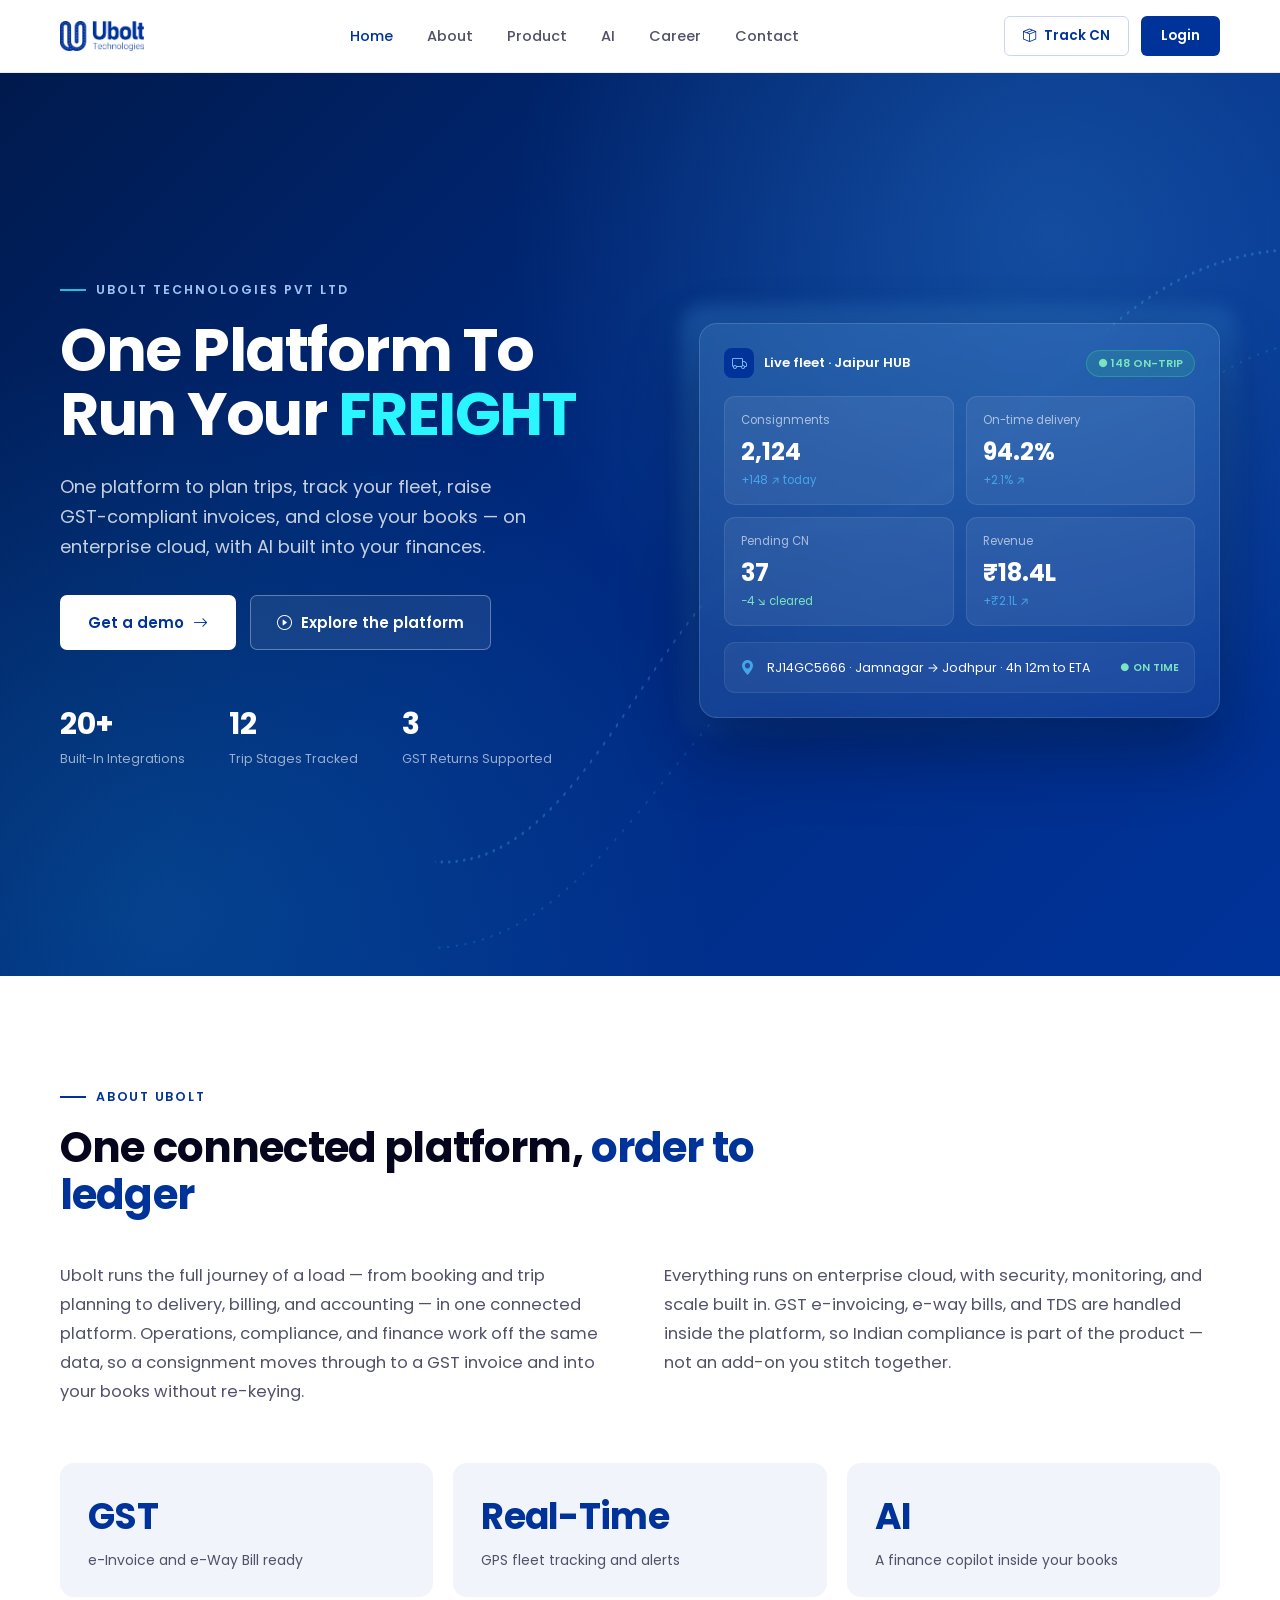
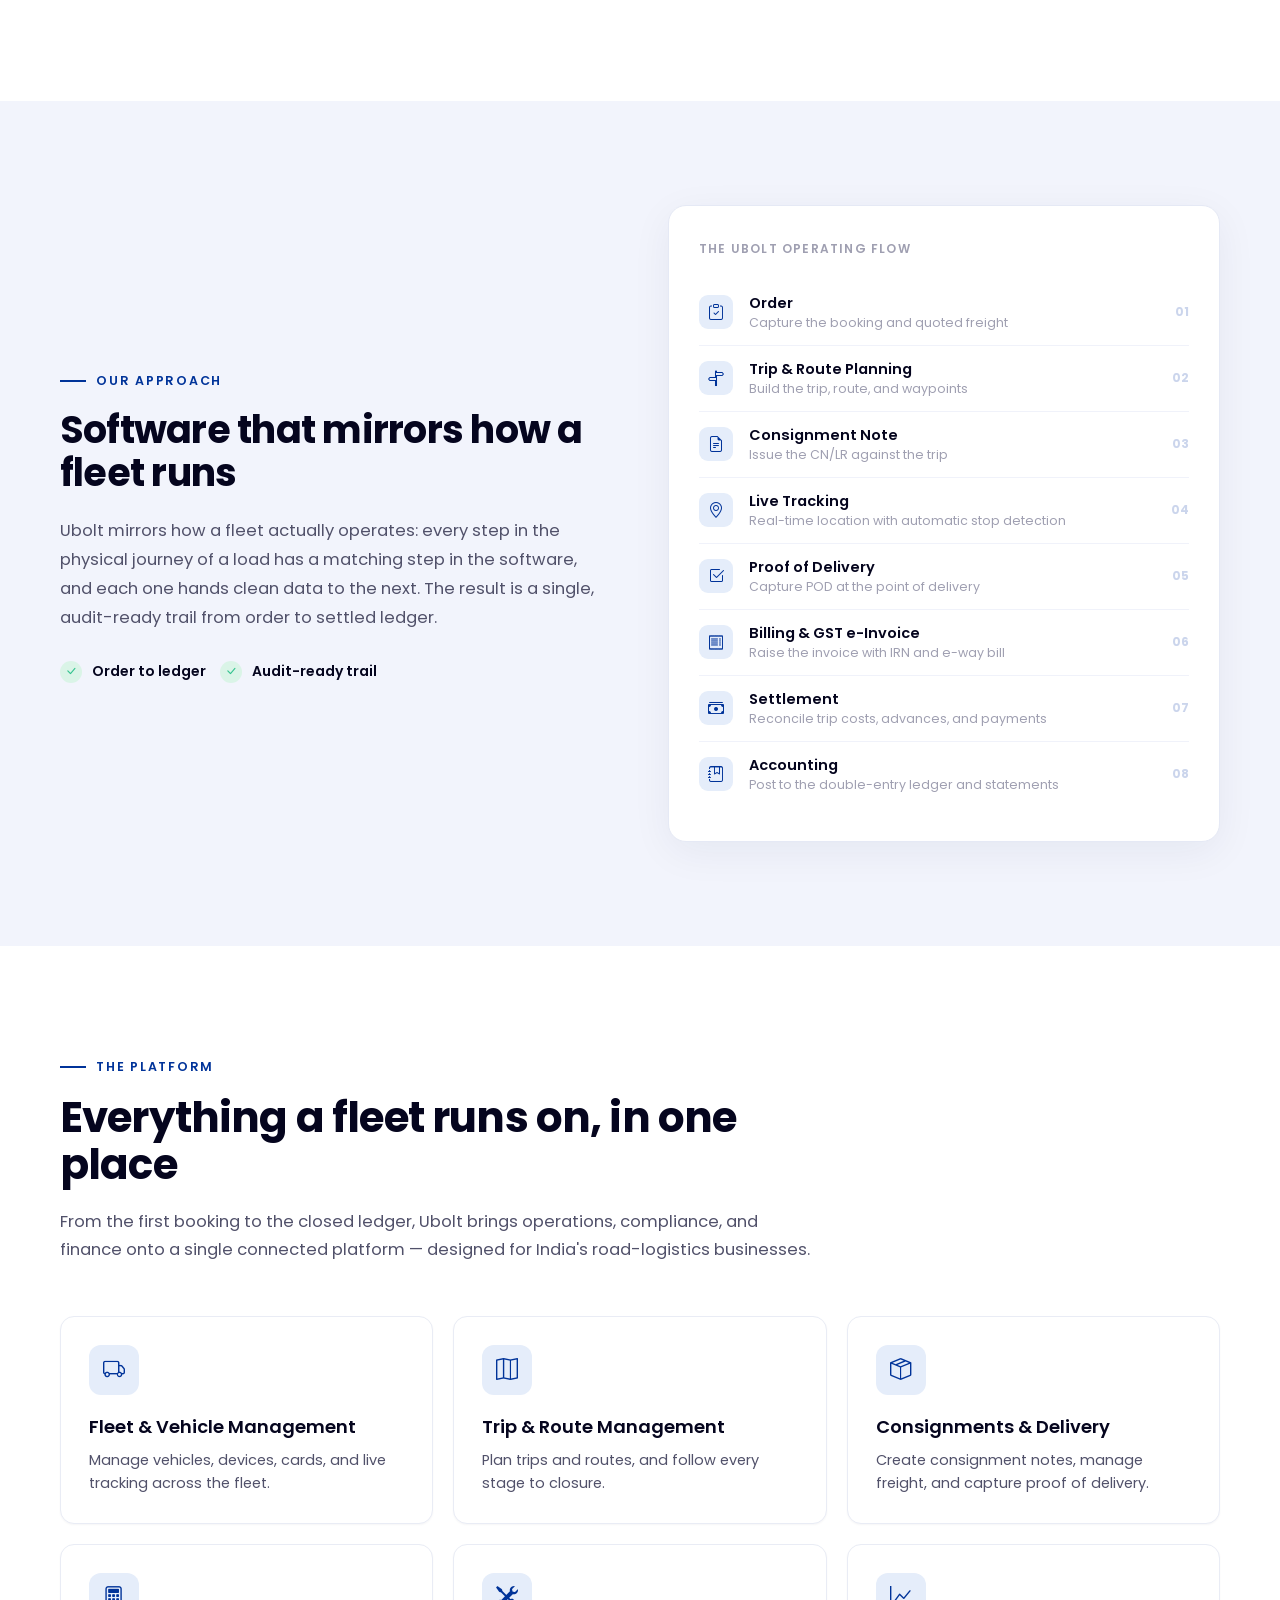
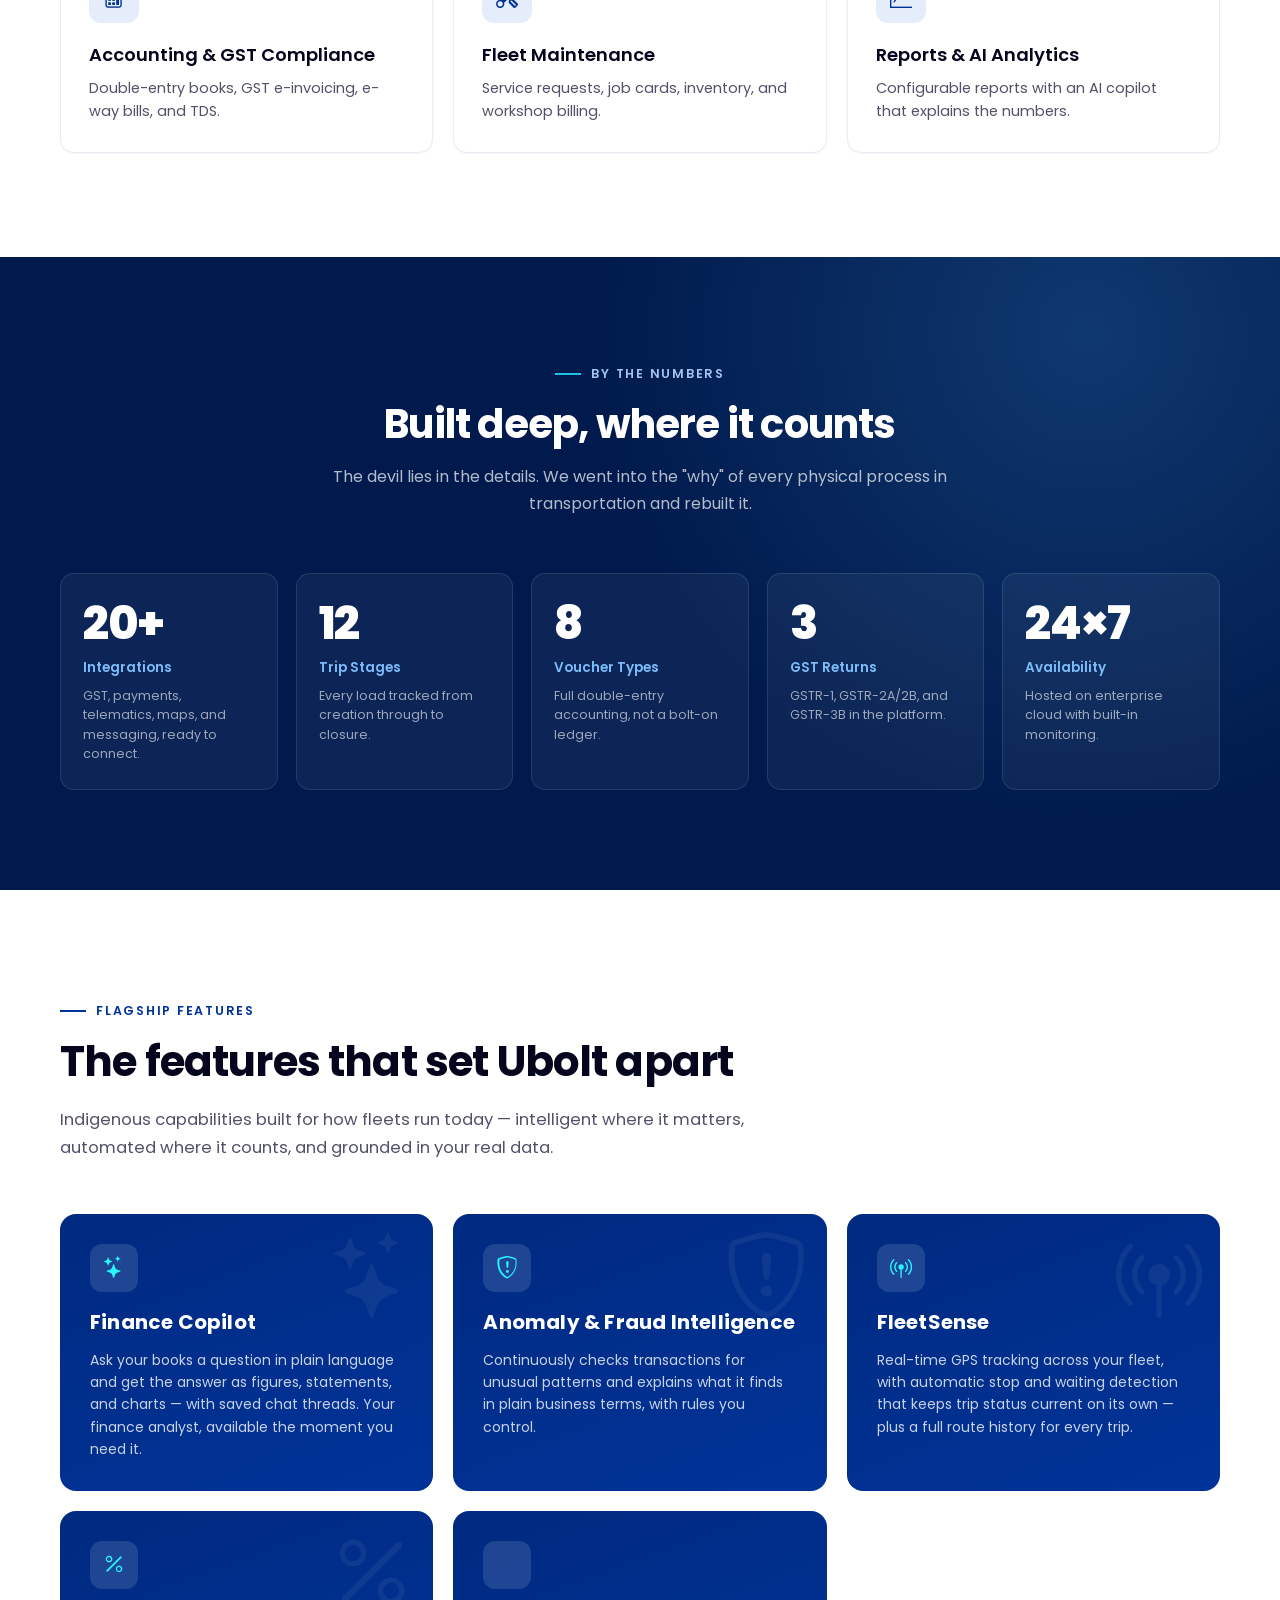
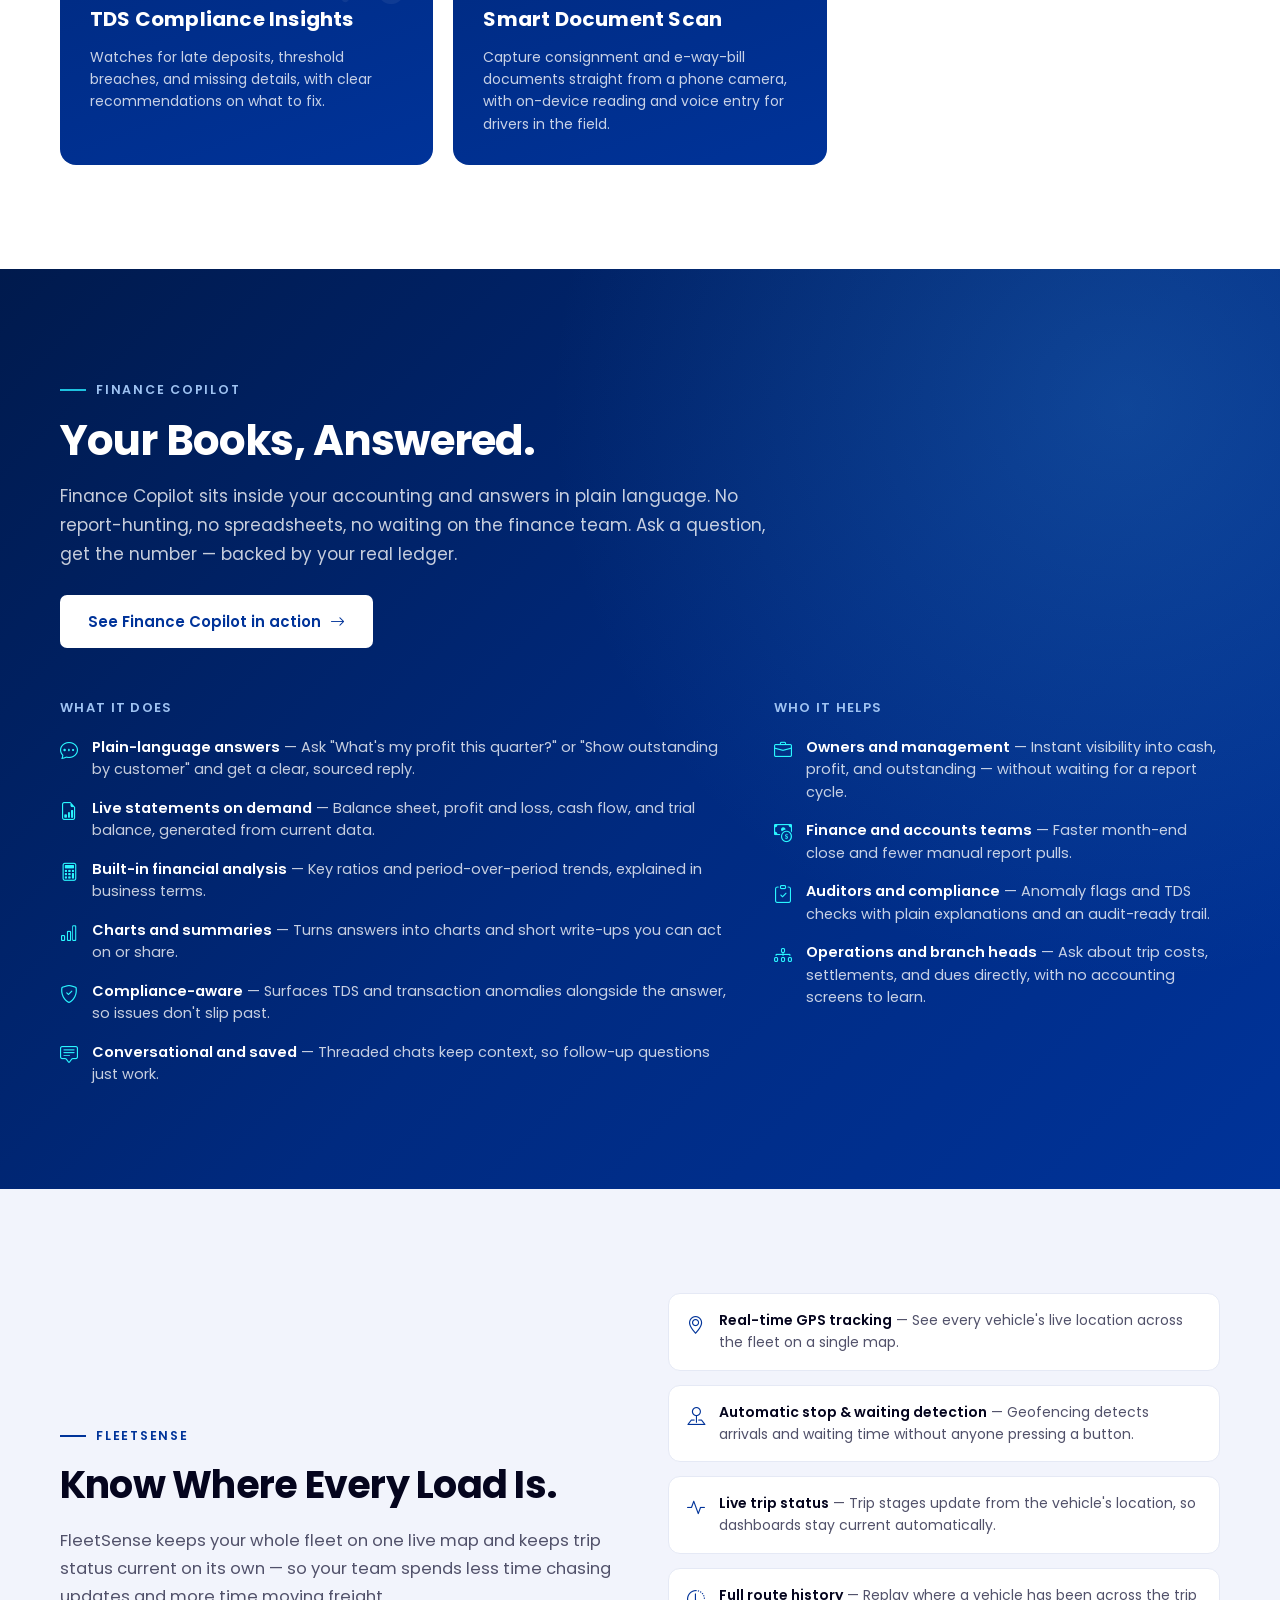
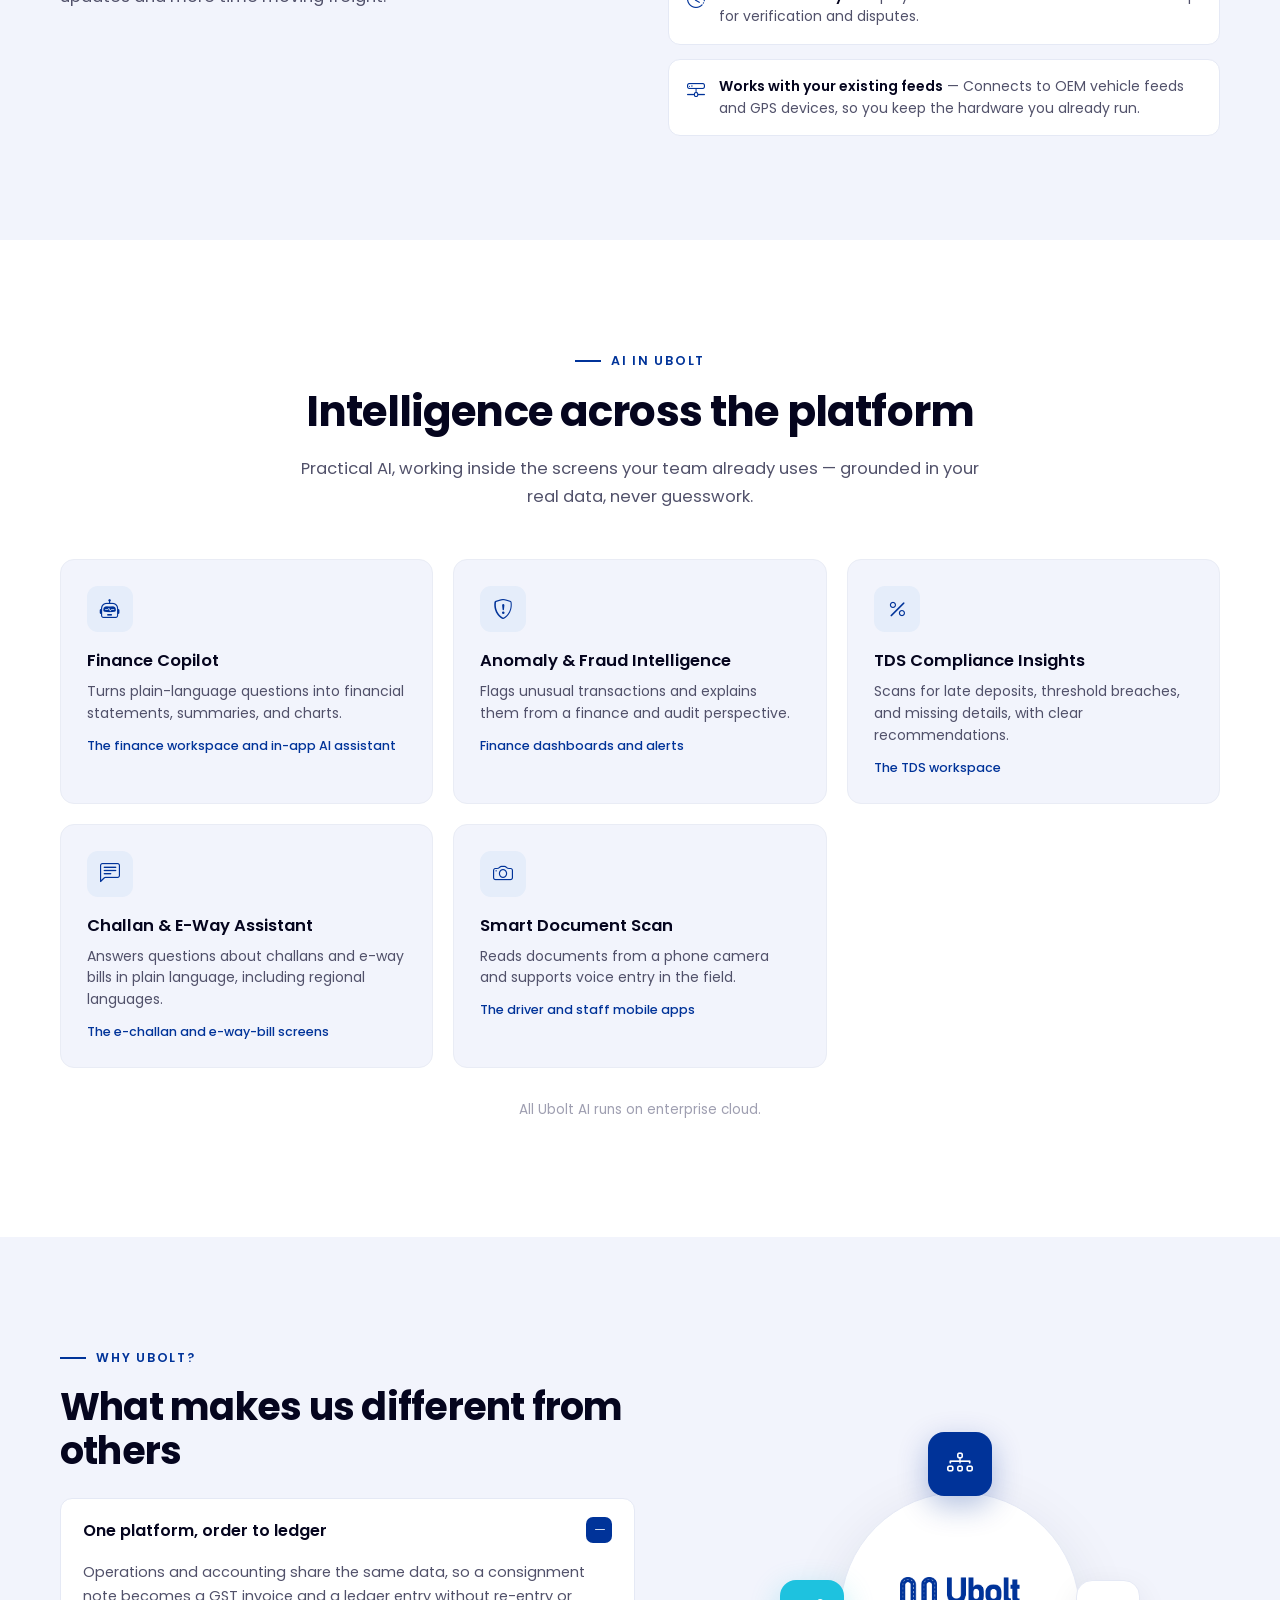
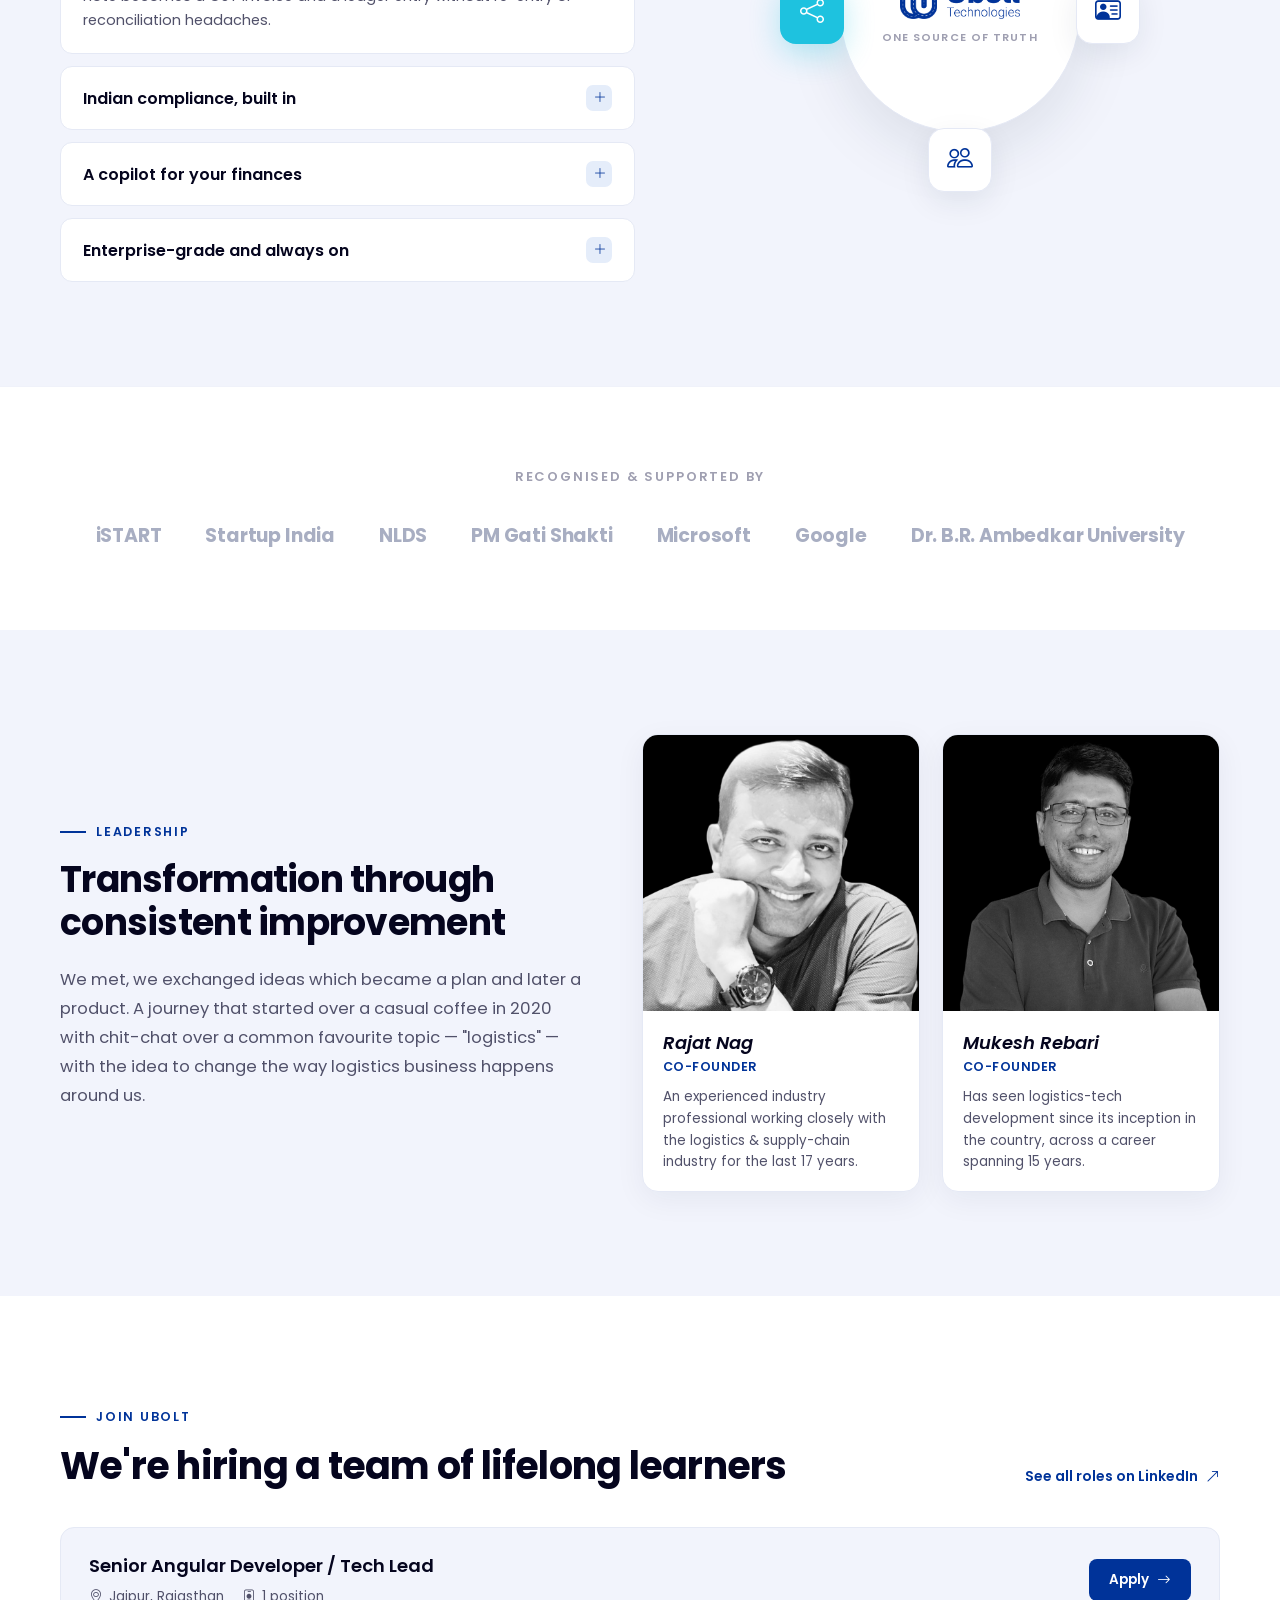
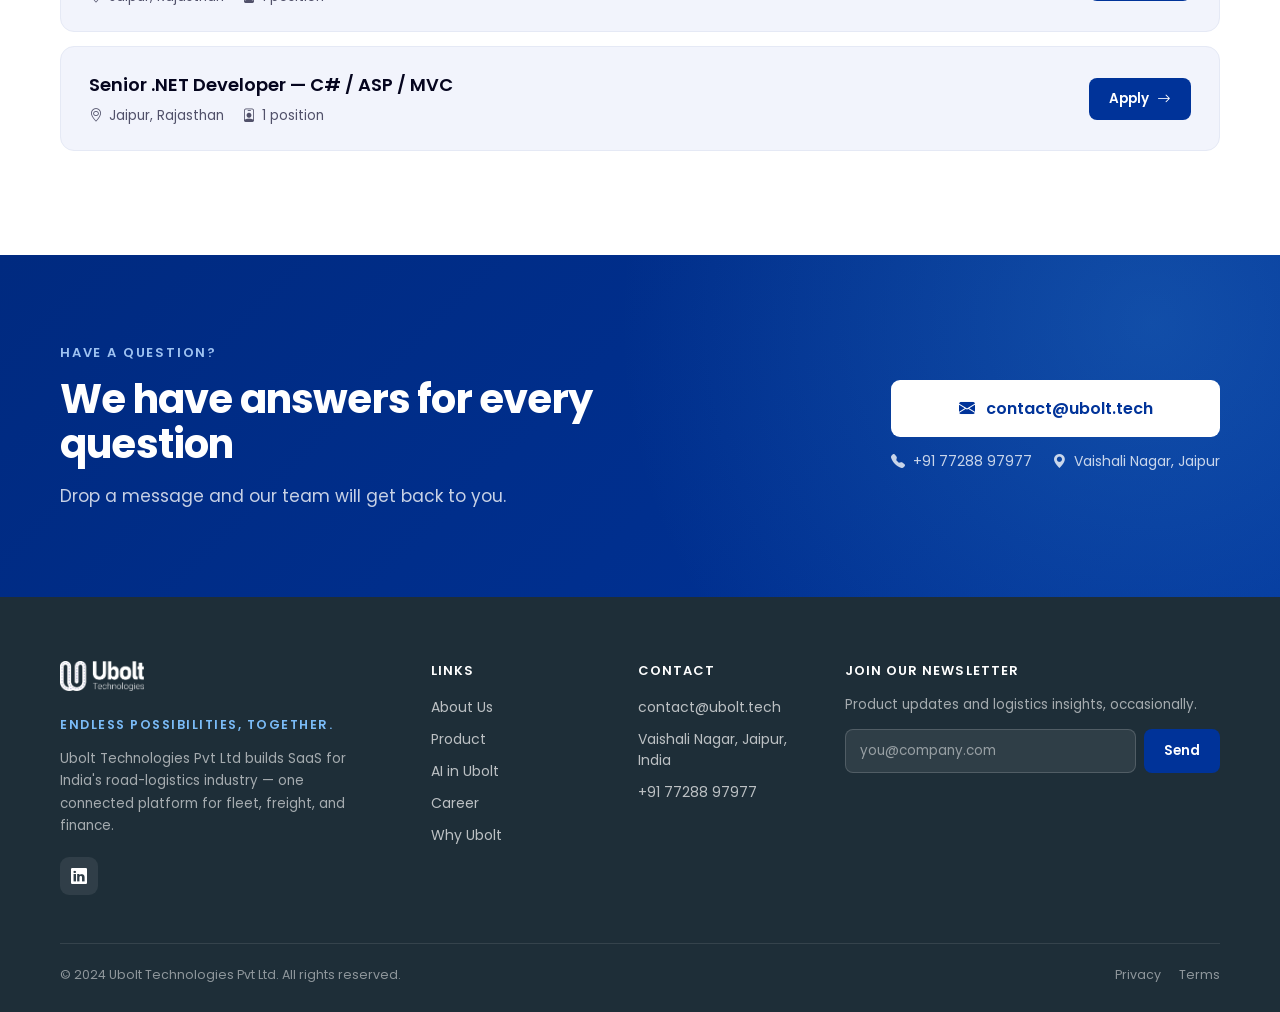
==== redesign/index.html @ e1cc8277 "add redesign directory with updated site assets" ====
<!DOCTYPE html>
<html lang="en">
<head>
  <meta charset="utf-8">
  <meta name="viewport" content="width=device-width, initial-scale=1">
  <title>Ubolt Technologies — One Platform for Fleet, Freight &amp; Finance</title>
  <meta name="description" content="Ubolt runs the full journey of a load — trip planning, live fleet tracking, GST-compliant invoicing, and accounting — in one platform on enterprise cloud, with AI built into your finances.">
  <link rel="icon" type="image/png" href="assets/logo-blue.png">
  <link rel="stylesheet" href="https://cdn.jsdelivr.net/npm/bootstrap-icons@1.11.3/font/bootstrap-icons.css">
  <link rel="stylesheet" href="styles.css">
</head>
<body>

  <!-- ============ HEADER ============ -->
  <header class="site-header" id="siteHeader">
    <div class="wrap">
      <a href="#top" class="logo"><img src="assets/logo-blue.png" alt="Ubolt Technologies"></a>
      <nav class="nav" id="nav">
        <a href="#top" class="active">Home</a>
        <a href="#about">About</a>
        <a href="#product">Product</a>
        <a href="#ai">AI</a>
        <a href="#career">Career</a>
        <a href="#contact">Contact</a>
      </nav>
      <div class="header-actions">
        <a href="https://app.ubolt.tech/" target="_blank" rel="noopener" class="btn-track"><i class="bi bi-box-seam"></i>Track CN</a>
        <a href="https://app.ubolt.tech/" target="_blank" rel="noopener" class="btn-login">Login</a>
        <button class="nav-toggle" id="navToggle" aria-label="Toggle navigation"><i class="bi bi-list"></i></button>
      </div>
    </div>
  </header>

  <!-- ============ HERO ============ -->
  <section id="top" class="hero">
    <div class="glow"></div>
    <svg class="waves" viewBox="0 0 1440 600" preserveAspectRatio="none">
      <path d="M-50,520 C260,560 360,300 640,300 C940,300 1040,90 1480,120" fill="none" stroke="#46A5E9" stroke-width="2" stroke-dasharray="2 10" stroke-linecap="round" style="animation:uDash 1.6s linear infinite;"></path>
      <path d="M-50,580 C300,600 420,360 720,360 C1040,360 1140,150 1520,180" fill="none" stroke="#1EC2DF" stroke-width="1.5" stroke-dasharray="2 12" stroke-linecap="round" opacity="0.6"></path>
    </svg>
    <div class="wrap">
      <div>
        <div class="hero-eyebrow"><span class="bar"></span>Ubolt Technologies Pvt Ltd</div>
        <h1>One Platform To<br>Run Your <span class="rotword" id="rotword">FLEET</span></h1>
        <p class="lede">One platform to plan trips, track your fleet, raise GST-compliant invoices, and close your books — on enterprise cloud, with AI built into your finances.</p>
        <div class="hero-cta">
          <a href="#contact" class="btn-primary-light">Get a demo <i class="bi bi-arrow-right"></i></a>
          <a href="#product" class="btn-ghost"><i class="bi bi-play-circle"></i> Explore the platform</a>
        </div>
        <div class="hero-stats">
          <div><div class="num">20+</div><div class="lbl">Built-In Integrations</div></div>
          <div><div class="num">12</div><div class="lbl">Trip Stages Tracked</div></div>
          <div><div class="num">3</div><div class="lbl">GST Returns Supported</div></div>
        </div>
      </div>
      <div class="statcard-wrap">
        <div class="halo"></div>
        <div class="statcard">
          <div class="statcard-head">
            <div class="title"><span class="ico"><i class="bi bi-truck"></i></span><div class="title-txt">Live fleet · Jaipur HUB</div></div>
            <span class="pill-live">● 148 ON-TRIP</span>
          </div>
          <div class="statcard-grid">
            <div class="kpi"><div class="k-lbl">Consignments</div><div class="k-val">2,124</div><div class="k-delta delta-blue">+148 ↗ today</div></div>
            <div class="kpi"><div class="k-lbl">On-time delivery</div><div class="k-val">94.2%</div><div class="k-delta delta-blue">+2.1% ↗</div></div>
            <div class="kpi"><div class="k-lbl">Pending CN</div><div class="k-val">37</div><div class="k-delta delta-green">−4 ↘ cleared</div></div>
            <div class="kpi"><div class="k-lbl">Revenue</div><div class="k-val">₹18.4L</div><div class="k-delta delta-blue">+₹2.1L ↗</div></div>
          </div>
          <div class="statcard-foot">
            <i class="bi bi-geo-alt-fill"></i>
            <span class="grow">RJ14GC5666 · Jamnagar → Jodhpur · 4h 12m to ETA</span>
            <span class="ontime">● ON TIME</span>
          </div>
        </div>
      </div>
    </div>
  </section>

  <!-- ============ ABOUT ============ -->
  <section id="about" class="sec-light about">
    <div class="wrap">
      <div class="eyebrow"><span class="bar"></span>About Ubolt</div>
      <h2 class="sec-title">One connected platform, <span class="accent">order to ledger</span></h2>
      <div class="about-cols">
        <div>
          <p>Ubolt runs the full journey of a load — from booking and trip planning to delivery, billing, and accounting — in one connected platform. Operations, compliance, and finance work off the same data, so a consignment moves through to a GST invoice and into your books without re-keying.</p>
        </div>
        <div>
          <p>Everything runs on enterprise cloud, with security, monitoring, and scale built in. GST e-invoicing, e-way bills, and TDS are handled inside the platform, so Indian compliance is part of the product — not an add-on you stitch together.</p>
        </div>
      </div>
      <div class="about-stats">
        <div class="card"><div class="big">GST</div><div class="desc">e-Invoice and e-Way Bill ready</div></div>
        <div class="card"><div class="big">Real-Time</div><div class="desc">GPS fleet tracking and alerts</div></div>
        <div class="card"><div class="big">AI</div><div class="desc">A finance copilot inside your books</div></div>
      </div>
    </div>
  </section>

  <!-- ============ APPROACH ============ -->
  <section class="sec-page approach">
    <div class="wrap">
      <div class="approach-grid">
        <div>
          <div class="eyebrow"><span class="bar"></span>Our Approach</div>
          <h2>Software that mirrors how a fleet runs</h2>
          <p>Ubolt mirrors how a fleet actually operates: every step in the physical journey of a load has a matching step in the software, and each one hands clean data to the next. The result is a single, audit-ready trail from order to settled ledger.</p>
          <div class="approach-tags">
            <div class="tag-check"><span class="dot"><i class="bi bi-check-lg"></i></span>Order to ledger</div>
            <div class="tag-check"><span class="dot"><i class="bi bi-check-lg"></i></span>Audit-ready trail</div>
          </div>
        </div>
        <div class="flow-card">
          <div class="cap">The Ubolt operating flow</div>
          <div>
            <div class="flow-row"><span class="fico"><i class="bi bi-clipboard-check"></i></span><div class="body"><div class="name">Order</div><div class="note">Capture the booking and quoted freight</div></div><span class="num">01</span></div>
            <div class="flow-row"><span class="fico"><i class="bi bi-signpost-split"></i></span><div class="body"><div class="name">Trip &amp; Route Planning</div><div class="note">Build the trip, route, and waypoints</div></div><span class="num">02</span></div>
            <div class="flow-row"><span class="fico"><i class="bi bi-file-earmark-text"></i></span><div class="body"><div class="name">Consignment Note</div><div class="note">Issue the CN/LR against the trip</div></div><span class="num">03</span></div>
            <div class="flow-row"><span class="fico"><i class="bi bi-geo-alt"></i></span><div class="body"><div class="name">Live Tracking</div><div class="note">Real-time location with automatic stop detection</div></div><span class="num">04</span></div>
            <div class="flow-row"><span class="fico"><i class="bi bi-check2-square"></i></span><div class="body"><div class="name">Proof of Delivery</div><div class="note">Capture POD at the point of delivery</div></div><span class="num">05</span></div>
            <div class="flow-row"><span class="fico"><i class="bi bi-receipt"></i></span><div class="body"><div class="name">Billing &amp; GST e-Invoice</div><div class="note">Raise the invoice with IRN and e-way bill</div></div><span class="num">06</span></div>
            <div class="flow-row"><span class="fico"><i class="bi bi-cash-stack"></i></span><div class="body"><div class="name">Settlement</div><div class="note">Reconcile trip costs, advances, and payments</div></div><span class="num">07</span></div>
            <div class="flow-row"><span class="fico"><i class="bi bi-journal-bookmark"></i></span><div class="body"><div class="name">Accounting</div><div class="note">Post to the double-entry ledger and statements</div></div><span class="num">08</span></div>
          </div>
        </div>
      </div>
    </div>
  </section>

  <!-- ============ PRODUCT ============ -->
  <section id="product" class="sec-light product">
    <div class="wrap">
      <div class="head">
        <div class="eyebrow"><span class="bar"></span>The Platform</div>
        <h2 class="sec-title">Everything a fleet runs on, in one place</h2>
        <p class="sec-lede">From the first booking to the closed ledger, Ubolt brings operations, compliance, and finance onto a single connected platform — designed for India's road-logistics businesses.</p>
      </div>
      <div class="card-grid-3">
        <div class="product-card"><span class="pico"><i class="bi bi-truck"></i></span><div class="title">Fleet &amp; Vehicle Management</div><p>Manage vehicles, devices, cards, and live tracking across the fleet.</p></div>
        <div class="product-card"><span class="pico"><i class="bi bi-map"></i></span><div class="title">Trip &amp; Route Management</div><p>Plan trips and routes, and follow every stage to closure.</p></div>
        <div class="product-card"><span class="pico"><i class="bi bi-box-seam"></i></span><div class="title">Consignments &amp; Delivery</div><p>Create consignment notes, manage freight, and capture proof of delivery.</p></div>
        <div class="product-card"><span class="pico"><i class="bi bi-calculator"></i></span><div class="title">Accounting &amp; GST Compliance</div><p>Double-entry books, GST e-invoicing, e-way bills, and TDS.</p></div>
        <div class="product-card"><span class="pico"><i class="bi bi-tools"></i></span><div class="title">Fleet Maintenance</div><p>Service requests, job cards, inventory, and workshop billing.</p></div>
        <div class="product-card"><span class="pico"><i class="bi bi-graph-up"></i></span><div class="title">Reports &amp; AI Analytics</div><p>Configurable reports with an AI copilot that explains the numbers.</p></div>
      </div>
    </div>
  </section>

  <!-- ============ NUMBERS ============ -->
  <section class="numbers">
    <div class="glow"></div>
    <div class="wrap">
      <div class="head">
        <div class="eyebrow"><span class="bar"></span>By The Numbers</div>
        <h2>Built deep, where it counts</h2>
        <p>The devil lies in the details. We went into the "why" of every physical process in transportation and rebuilt it.</p>
      </div>
      <div class="numbers-grid">
        <div class="ncard"><div class="n">20+</div><div class="lbl">Integrations</div><p>GST, payments, telematics, maps, and messaging, ready to connect.</p></div>
        <div class="ncard"><div class="n">12</div><div class="lbl">Trip Stages</div><p>Every load tracked from creation through to closure.</p></div>
        <div class="ncard"><div class="n">8</div><div class="lbl">Voucher Types</div><p>Full double-entry accounting, not a bolt-on ledger.</p></div>
        <div class="ncard"><div class="n">3</div><div class="lbl">GST Returns</div><p>GSTR-1, GSTR-2A/2B, and GSTR-3B in the platform.</p></div>
        <div class="ncard"><div class="n">24×7</div><div class="lbl">Availability</div><p>Hosted on enterprise cloud with built-in monitoring.</p></div>
      </div>
    </div>
  </section>

  <!-- ============ FEATURES ============ -->
  <section id="features" class="sec-light features">
    <div class="wrap">
      <div class="head">
        <div class="eyebrow"><span class="bar"></span>Flagship Features</div>
        <h2 class="sec-title">The features that set Ubolt apart</h2>
        <p class="sec-lede">Indigenous capabilities built for how fleets run today — intelligent where it matters, automated where it counts, and grounded in your real data.</p>
      </div>
      <div class="card-grid-3">
        <div class="feature-card"><i class="bi bi-stars deco"></i><span class="fico"><i class="bi bi-stars"></i></span><div class="abbr">Finance Copilot</div><p>Ask your books a question in plain language and get the answer as figures, statements, and charts — with saved chat threads. Your finance analyst, available the moment you need it.</p></div>
        <div class="feature-card"><i class="bi bi-shield-exclamation deco"></i><span class="fico"><i class="bi bi-shield-exclamation"></i></span><div class="abbr">Anomaly &amp; Fraud Intelligence</div><p>Continuously checks transactions for unusual patterns and explains what it finds in plain business terms, with rules you control.</p></div>
        <div class="feature-card"><i class="bi bi-broadcast-pin deco"></i><span class="fico"><i class="bi bi-broadcast-pin"></i></span><div class="abbr">FleetSense</div><p>Real-time GPS tracking across your fleet, with automatic stop and waiting detection that keeps trip status current on its own — plus a full route history for every trip.</p></div>
        <div class="feature-card"><i class="bi bi-percent deco"></i><span class="fico"><i class="bi bi-percent"></i></span><div class="abbr">TDS Compliance Insights</div><p>Watches for late deposits, threshold breaches, and missing details, with clear recommendations on what to fix.</p></div>
        <div class="feature-card"><i class="bi bi-file-earmark-scan deco"></i><span class="fico"><i class="bi bi-file-earmark-scan"></i></span><div class="abbr">Smart Document Scan</div><p>Capture consignment and e-way-bill documents straight from a phone camera, with on-device reading and voice entry for drivers in the field.</p></div>
      </div>
    </div>
  </section>

  <!-- ============ FINANCE COPILOT — SPOTLIGHT ============ -->
  <section id="finance-copilot" class="copilot">
    <div class="glow"></div>
    <div class="wrap">
      <div class="copilot-head">
        <div class="eyebrow light"><span class="bar"></span>Finance Copilot</div>
        <h2>Your Books, Answered.</h2>
        <p>Finance Copilot sits inside your accounting and answers in plain language. No report-hunting, no spreadsheets, no waiting on the finance team. Ask a question, get the number — backed by your real ledger.</p>
        <a href="#contact" class="btn-primary-light">See Finance Copilot in action <i class="bi bi-arrow-right"></i></a>
      </div>
      <div class="copilot-cols">
        <div class="copilot-block">
          <h3>What it does</h3>
          <ul class="copilot-list">
            <li><i class="bi bi-chat-dots"></i><div><strong>Plain-language answers</strong> — Ask "What's my profit this quarter?" or "Show outstanding by customer" and get a clear, sourced reply.</div></li>
            <li><i class="bi bi-file-earmark-bar-graph"></i><div><strong>Live statements on demand</strong> — Balance sheet, profit and loss, cash flow, and trial balance, generated from current data.</div></li>
            <li><i class="bi bi-calculator"></i><div><strong>Built-in financial analysis</strong> — Key ratios and period-over-period trends, explained in business terms.</div></li>
            <li><i class="bi bi-bar-chart"></i><div><strong>Charts and summaries</strong> — Turns answers into charts and short write-ups you can act on or share.</div></li>
            <li><i class="bi bi-shield-check"></i><div><strong>Compliance-aware</strong> — Surfaces TDS and transaction anomalies alongside the answer, so issues don't slip past.</div></li>
            <li><i class="bi bi-chat-square-text"></i><div><strong>Conversational and saved</strong> — Threaded chats keep context, so follow-up questions just work.</div></li>
          </ul>
        </div>
        <div class="copilot-block">
          <h3>Who it helps</h3>
          <ul class="copilot-list">
            <li><i class="bi bi-briefcase"></i><div><strong>Owners and management</strong> — Instant visibility into cash, profit, and outstanding — without waiting for a report cycle.</div></li>
            <li><i class="bi bi-cash-coin"></i><div><strong>Finance and accounts teams</strong> — Faster month-end close and fewer manual report pulls.</div></li>
            <li><i class="bi bi-clipboard-check"></i><div><strong>Auditors and compliance</strong> — Anomaly flags and TDS checks with plain explanations and an audit-ready trail.</div></li>
            <li><i class="bi bi-diagram-3"></i><div><strong>Operations and branch heads</strong> — Ask about trip costs, settlements, and dues directly, with no accounting screens to learn.</div></li>
          </ul>
        </div>
      </div>
    </div>
  </section>

  <!-- ============ FLEETSENSE — SPOTLIGHT ============ -->
  <section id="fleetsense" class="sec-page fleetsense">
    <div class="wrap">
      <div class="fleet-grid">
        <div>
          <div class="eyebrow"><span class="bar"></span>FleetSense</div>
          <h2>Know Where Every Load Is.</h2>
          <p class="intro">FleetSense keeps your whole fleet on one live map and keeps trip status current on its own — so your team spends less time chasing updates and more time moving freight.</p>
        </div>
        <ul class="fleet-list">
          <li><i class="bi bi-geo-alt"></i><div><strong>Real-time GPS tracking</strong> — See every vehicle's live location across the fleet on a single map.</div></li>
          <li><i class="bi bi-pin-map"></i><div><strong>Automatic stop &amp; waiting detection</strong> — Geofencing detects arrivals and waiting time without anyone pressing a button.</div></li>
          <li><i class="bi bi-activity"></i><div><strong>Live trip status</strong> — Trip stages update from the vehicle's location, so dashboards stay current automatically.</div></li>
          <li><i class="bi bi-clock-history"></i><div><strong>Full route history</strong> — Replay where a vehicle has been across the trip for verification and disputes.</div></li>
          <li><i class="bi bi-hdd-network"></i><div><strong>Works with your existing feeds</strong> — Connects to OEM vehicle feeds and GPS devices, so you keep the hardware you already run.</div></li>
        </ul>
      </div>
    </div>
  </section>

  <!-- ============ AI IN UBOLT ============ -->
  <section id="ai" class="sec-light ai">
    <div class="wrap">
      <div class="head">
        <div class="eyebrow centered"><span class="bar"></span>AI In Ubolt</div>
        <h2 class="sec-title">Intelligence across the platform</h2>
        <p class="sec-lede">Practical AI, working inside the screens your team already uses — grounded in your real data, never guesswork.</p>
      </div>
      <div class="ai-grid">
        <div class="ai-card"><span class="aico"><i class="bi bi-robot"></i></span><div class="name">Finance Copilot</div><p>Turns plain-language questions into financial statements, summaries, and charts.</p><div class="where">The finance workspace and in-app AI assistant</div></div>
        <div class="ai-card"><span class="aico"><i class="bi bi-shield-exclamation"></i></span><div class="name">Anomaly &amp; Fraud Intelligence</div><p>Flags unusual transactions and explains them from a finance and audit perspective.</p><div class="where">Finance dashboards and alerts</div></div>
        <div class="ai-card"><span class="aico"><i class="bi bi-percent"></i></span><div class="name">TDS Compliance Insights</div><p>Scans for late deposits, threshold breaches, and missing details, with clear recommendations.</p><div class="where">The TDS workspace</div></div>
        <div class="ai-card"><span class="aico"><i class="bi bi-chat-left-text"></i></span><div class="name">Challan &amp; E-Way Assistant</div><p>Answers questions about challans and e-way bills in plain language, including regional languages.</p><div class="where">The e-challan and e-way-bill screens</div></div>
        <div class="ai-card"><span class="aico"><i class="bi bi-camera"></i></span><div class="name">Smart Document Scan</div><p>Reads documents from a phone camera and supports voice entry in the field.</p><div class="where">The driver and staff mobile apps</div></div>
      </div>
      <p class="ai-foot">All Ubolt AI runs on enterprise cloud.</p>
    </div>
  </section>

  <!-- ============ WHY UBOLT ============ -->
  <section id="whyubolt" class="sec-page why">
    <div class="wrap">
      <div class="why-grid">
        <div>
          <div class="eyebrow"><span class="bar"></span>Why Ubolt?</div>
          <h2>What makes us different from others</h2>
          <div class="accordion" id="accordion">
            <div class="acc-item open">
              <button class="acc-btn" type="button"><span class="q">One platform, order to ledger</span><span class="sign"><i class="bi bi-dash-lg"></i><i class="bi bi-plus-lg"></i></span></button>
              <div class="acc-body">Operations and accounting share the same data, so a consignment note becomes a GST invoice and a ledger entry without re-entry or reconciliation headaches.</div>
            </div>
            <div class="acc-item">
              <button class="acc-btn" type="button"><span class="q">Indian compliance, built in</span><span class="sign"><i class="bi bi-dash-lg"></i><i class="bi bi-plus-lg"></i></span></button>
              <div class="acc-body">GST e-invoicing, e-way bills, and TDS are part of the platform, kept current so your team files with confidence.</div>
            </div>
            <div class="acc-item">
              <button class="acc-btn" type="button"><span class="q">A copilot for your finances</span><span class="sign"><i class="bi bi-dash-lg"></i><i class="bi bi-plus-lg"></i></span></button>
              <div class="acc-body">Plain-language analysis, anomaly and fraud detection, and compliance insights mean you spot issues — and answers — before they cost you.</div>
            </div>
            <div class="acc-item">
              <button class="acc-btn" type="button"><span class="q">Enterprise-grade and always on</span><span class="sign"><i class="bi bi-dash-lg"></i><i class="bi bi-plus-lg"></i></span></button>
              <div class="acc-body">Built on enterprise cloud with security, monitoring, and scale that grow with your fleet.</div>
            </div>
          </div>
        </div>
        <div class="orbit-wrap">
          <div class="orbit">
            <div class="core"><img src="assets/logo-blue.png" alt="Ubolt"><div class="cap">One source of truth</div></div>
            <div class="node top"><i class="bi bi-diagram-3"></i></div>
            <div class="node right"><i class="bi bi-person-vcard"></i></div>
            <div class="node bottom"><i class="bi bi-people"></i></div>
            <div class="node left"><i class="bi bi-share"></i></div>
          </div>
        </div>
      </div>
    </div>
  </section>

  <!-- ============ COLLABORATIONS ============ -->
  <section class="collabs">
    <div class="wrap">
      <div class="cap">Recognised &amp; supported by</div>
      <div class="row">
        <span>iSTART</span>
        <span>Startup India</span>
        <span>NLDS</span>
        <span>PM Gati Shakti</span>
        <span>Microsoft</span>
        <span>Google</span>
        <span>Dr. B.R. Ambedkar University</span>
      </div>
    </div>
  </section>

  <!-- ============ TEAM ============ -->
  <section class="sec-page team">
    <div class="wrap">
      <div class="team-grid">
        <div>
          <div class="eyebrow"><span class="bar"></span>Leadership</div>
          <h2>Transformation through consistent improvement</h2>
          <p class="intro">We met, we exchanged ideas which became a plan and later a product. A journey that started over a casual coffee in 2020 with chit-chat over a common favourite topic — "logistics" — with the idea to change the way logistics business happens around us.</p>
        </div>
        <div class="team-cards">
          <div class="member">
            <div class="photo"><img src="assets/rajat-nag.png" alt="Rajat Nag"></div>
            <div class="info"><div class="name">Rajat Nag</div><div class="role">Co-Founder</div><p>An experienced industry professional working closely with the logistics &amp; supply-chain industry for the last 17 years.</p></div>
          </div>
          <div class="member">
            <div class="photo"><img src="assets/mukesh.png" alt="Mukesh Rebari"></div>
            <div class="info"><div class="name">Mukesh Rebari</div><div class="role">Co-Founder</div><p>Has seen logistics-tech development since its inception in the country, across a career spanning 15 years.</p></div>
          </div>
        </div>
      </div>
    </div>
  </section>

  <!-- ============ CAREERS ============ -->
  <section id="career" class="sec-light careers">
    <div class="wrap">
      <div class="head">
        <div>
          <div class="eyebrow"><span class="bar"></span>Join Ubolt</div>
          <h2>We're hiring a team of lifelong learners</h2>
        </div>
        <a href="https://www.linkedin.com/company/ubolttech/" target="_blank" rel="noopener" class="all-roles">See all roles on LinkedIn <i class="bi bi-arrow-up-right"></i></a>
      </div>
      <div class="jobs">
        <a href="https://www.linkedin.com/company/ubolttech/jobs/" target="_blank" rel="noopener" class="job">
          <div>
            <div class="title">Senior Angular Developer / Tech Lead</div>
            <div class="meta"><span><i class="bi bi-geo-alt"></i>Jaipur, Rajasthan</span><span><i class="bi bi-person-badge"></i>1 position</span></div>
          </div>
          <span class="apply">Apply <i class="bi bi-arrow-right"></i></span>
        </a>
        <a href="https://www.linkedin.com/company/ubolttech/jobs/" target="_blank" rel="noopener" class="job">
          <div>
            <div class="title">Senior .NET Developer — C# / ASP / MVC</div>
            <div class="meta"><span><i class="bi bi-geo-alt"></i>Jaipur, Rajasthan</span><span><i class="bi bi-person-badge"></i>1 position</span></div>
          </div>
          <span class="apply">Apply <i class="bi bi-arrow-right"></i></span>
        </a>
      </div>
    </div>
  </section>

  <!-- ============ CONTACT ============ -->
  <section id="contact" class="contact">
    <div class="glow"></div>
    <div class="wrap">
      <div>
        <div class="cap">Have a question?</div>
        <h2>We have answers for every question</h2>
        <p>Drop a message and our team will get back to you.</p>
      </div>
      <div class="actions">
        <a href="mailto:contact@ubolt.tech" class="email-btn"><i class="bi bi-envelope-fill"></i>contact@ubolt.tech</a>
        <div class="sub">
          <a href="tel:+917728897977"><i class="bi bi-telephone-fill"></i>+91 77288 97977</a>
          <span><i class="bi bi-geo-alt-fill"></i>Vaishali Nagar, Jaipur</span>
        </div>
      </div>
    </div>
  </section>

  <!-- ============ FOOTER ============ -->
  <footer class="site-footer">
    <div class="wrap">
      <div class="footer-grid">
        <div>
          <img class="logo" src="assets/logo-white.png" alt="Ubolt Technologies">
          <div class="footer-tag">Endless possibilities, together.</div>
          <p class="footer-blurb">Ubolt Technologies Pvt Ltd builds SaaS for India's road-logistics industry — one connected platform for fleet, freight, and finance.</p>
          <a href="https://www.linkedin.com/company/ubolttech/" target="_blank" rel="noopener" class="footer-social"><i class="bi bi-linkedin"></i></a>
        </div>
        <div class="footer-col">
          <h4>Links</h4>
          <div class="footer-links">
            <a href="#about">About Us</a>
            <a href="#product">Product</a>
            <a href="#ai">AI in Ubolt</a>
            <a href="#career">Career</a>
            <a href="#whyubolt">Why Ubolt</a>
          </div>
        </div>
        <div class="footer-col">
          <h4>Contact</h4>
          <div class="footer-links">
            <a href="mailto:contact@ubolt.tech">contact@ubolt.tech</a>
            <span>Vaishali Nagar, Jaipur, India</span>
            <a href="tel:+917728897977">+91 77288 97977</a>
          </div>
        </div>
        <div class="footer-col footer-news">
          <h4>Join our newsletter</h4>
          <p>Product updates and logistics insights, occasionally.</p>
          <form class="form" id="newsletter">
            <input type="email" placeholder="you@company.com" aria-label="Email address" required>
            <button type="submit">Send</button>
          </form>
        </div>
      </div>
      <div class="footer-bottom">
        <div>© 2024 Ubolt Technologies Pvt Ltd. All rights reserved.</div>
        <div class="legal"><a href="#">Privacy</a><a href="#">Terms</a></div>
      </div>
    </div>
  </footer>

  <script src="scripts.js"></script>
</body>
</html>
---- redesign/styles.css ----
/* ============================================================
   Ubolt Website — redesign (Claude Design handoff)
   Static implementation. Design tokens mirror the Ubolt DS.
   ============================================================ */
@import url("https://fonts.googleapis.com/css2?family=Poppins:wght@300;400;500;600;700;800&family=Inter:wght@300;400;500;600;700&display=swap");

:root {
  --primary: #003399;
  --primary-soft: #E5EDFA;
  --ink: #05051E;
  --fg-muted: #51516A;
  --fg-faint: #9F9FB1;
  --page: #F2F4FC;
  --border: #E9ECF5;
  --border-soft: #E5E9F5;
  --cyan: #1EC2DF;
  --cyan-bright: #2AF6FF;
  --blue-300: #46A5E9;
  --blue-200: #7BBCF8;
  --success: #34C38F;
  --success-soft: #DAF4E7;
  --footer-bg: #1E2E38;
  --maxw: 1240px;
}

* { box-sizing: border-box; }
html, body {
  margin: 0;
  padding: 0;
  background: #fff;
  font-family: "Poppins", "Inter", sans-serif;
  color: var(--ink);
  overflow-x: hidden;
  -webkit-font-smoothing: antialiased;
  -moz-osx-font-smoothing: grayscale;
}
a { text-decoration: none; color: inherit; }
img { max-width: 100%; }

.wrap {
  max-width: var(--maxw);
  margin: 0 auto;
  padding: 0 40px;
}

.eyebrow {
  display: inline-flex;
  align-items: center;
  gap: 10px;
  font-size: 12.5px;
  font-weight: 600;
  letter-spacing: 0.14em;
  text-transform: uppercase;
  color: var(--primary);
}
.eyebrow .bar {
  width: 26px;
  height: 2px;
  background: var(--primary);
  display: inline-block;
}
.eyebrow.light { color: #9FC3F2; }
.eyebrow.light .bar { background: var(--cyan); }
.eyebrow.centered { justify-content: center; }

@keyframes uFloat { 0%,100% { transform: translateY(0); } 50% { transform: translateY(-8px); } }
@keyframes uDash { to { stroke-dashoffset: -40; } }

/* ============ HEADER ============ */
.site-header {
  position: sticky;
  top: 0;
  z-index: 50;
  background: rgba(255,255,255,0.92);
  backdrop-filter: blur(10px);
  border-bottom: 1px solid var(--border);
}
.site-header .wrap {
  padding-top: 16px;
  padding-bottom: 16px;
  display: flex;
  align-items: center;
  justify-content: space-between;
  gap: 32px;
}
.site-header .logo img { height: 30px; width: auto; display: block; }
.nav { display: flex; align-items: center; gap: 34px; }
.nav a { font-size: 14.5px; font-weight: 500; color: var(--fg-muted); }
.nav a.active { color: var(--primary); }
.nav a:hover { color: var(--primary); }
.header-actions { display: flex; align-items: center; gap: 12px; }
.btn-track {
  font-size: 13.5px; font-weight: 600; color: var(--primary);
  border: 1.5px solid #CBD5EC; border-radius: 6px; padding: 9px 18px;
  display: inline-flex; align-items: center; gap: 7px;
}
.btn-track:hover { background: var(--primary-soft); }
.btn-login {
  font-size: 13.5px; font-weight: 600; color: #fff; background: var(--primary);
  border-radius: 6px; padding: 10px 20px;
}
.btn-login:hover { background: #002A80; }
.nav-toggle { display: none; background: none; border: 0; color: var(--primary); font-size: 24px; cursor: pointer; padding: 4px; }

/* ============ HERO ============ */
.hero {
  position: relative;
  background: linear-gradient(135deg,#001a4d 0%,#002a80 48%,#003399 100%);
  color: #fff;
  overflow: hidden;
}
.hero .glow {
  position: absolute; inset: 0;
  background-image:
    radial-gradient(circle at 82% 18%, rgba(70,165,233,0.28), transparent 42%),
    radial-gradient(circle at 12% 92%, rgba(30,194,223,0.16), transparent 40%);
}
.hero .waves {
  position: absolute; right: -4%; top: 0; height: 100%; width: 70%;
  opacity: 0.35; pointer-events: none;
}
.hero .wrap {
  position: relative;
  padding-top: 96px;
  padding-bottom: 104px;
  display: grid;
  grid-template-columns: 1.05fr 0.95fr;
  gap: 64px;
  align-items: center;
}
.hero-eyebrow {
  display: inline-flex; align-items: center; gap: 10px;
  font-size: 12.5px; font-weight: 600; letter-spacing: 0.16em;
  color: #9FC3F2; text-transform: uppercase;
}
.hero-eyebrow .bar { width: 26px; height: 2px; background: var(--cyan); display: inline-block; }
.hero h1 {
  font-size: 60px; line-height: 1.06; font-weight: 700;
  letter-spacing: -0.025em; margin: 20px 0 0;
}
.hero h1 .rotword {
  color: var(--cyan-bright); transition: opacity .22s ease; display: inline-block;
}
.hero p.lede {
  font-size: 18px; line-height: 1.65; color: rgba(255,255,255,0.78);
  margin: 26px 0 0; max-width: 480px;
}
.hero-cta { display: flex; gap: 14px; margin-top: 34px; flex-wrap: wrap; }
.btn-primary-light {
  background: #fff; color: var(--primary); font-size: 15px; font-weight: 600;
  padding: 15px 28px; border-radius: 7px;
  display: inline-flex; align-items: center; gap: 9px;
}
.btn-primary-light:hover { background: #eef3ff; }
.btn-ghost {
  background: rgba(255,255,255,0.08); color: #fff;
  border: 1.5px solid rgba(255,255,255,0.32);
  font-size: 15px; font-weight: 600; padding: 15px 26px; border-radius: 7px;
  display: inline-flex; align-items: center; gap: 9px;
}
.btn-ghost:hover { background: rgba(255,255,255,0.16); }
.hero-stats { display: flex; gap: 44px; margin-top: 52px; }
.hero-stats .num { font-size: 30px; font-weight: 700; letter-spacing: -0.01em; }
.hero-stats .lbl { font-size: 12.5px; color: rgba(255,255,255,0.6); margin-top: 3px; }

/* Hero stat card */
.statcard-wrap { position: relative; }
.statcard-wrap .halo {
  position: absolute; inset: -18px; border-radius: 24px;
  background: linear-gradient(160deg, rgba(70,165,233,0.25), transparent);
  filter: blur(8px);
}
.statcard {
  position: relative; background: rgba(255,255,255,0.06);
  border: 1px solid rgba(255,255,255,0.14); border-radius: 18px; padding: 24px;
  box-shadow: 0 30px 70px rgba(0,10,40,0.45); backdrop-filter: blur(6px);
}
.statcard-head {
  display: flex; justify-content: space-between; align-items: center; margin-bottom: 18px;
}
.statcard-head .title { display: flex; align-items: center; gap: 10px; }
.statcard-head .ico {
  width: 30px; height: 30px; border-radius: 8px; background: var(--primary);
  display: flex; align-items: center; justify-content: center;
}
.statcard-head .ico i { font-size: 15px; color: var(--blue-200); }
.statcard-head .title-txt { font-size: 13px; font-weight: 600; }
.pill-live {
  font-size: 11px; font-weight: 600; padding: 4px 11px; border-radius: 999px;
  background: rgba(52,195,143,0.18); border: 1px solid rgba(52,195,143,0.45); color: #7BE3BE;
}
.statcard-grid { display: grid; grid-template-columns: 1fr 1fr; gap: 12px; }
.statcard-grid .kpi {
  background: rgba(255,255,255,0.07); border: 1px solid rgba(255,255,255,0.09);
  border-radius: 11px; padding: 15px 16px;
}
.statcard-grid .kpi .k-lbl { font-size: 11.5px; color: rgba(255,255,255,0.6); }
.statcard-grid .kpi .k-val { font-size: 24px; font-weight: 700; margin-top: 5px; }
.statcard-grid .kpi .k-delta { font-size: 11.5px; margin-top: 3px; }
.delta-blue { color: var(--blue-300); }
.delta-green { color: #7BE3BE; }
.statcard-foot {
  margin-top: 16px; padding: 13px 15px; background: rgba(255,255,255,0.05);
  border: 1px solid rgba(255,255,255,0.08); border-radius: 11px;
  display: flex; align-items: center; gap: 12px; font-size: 12.5px;
}
.statcard-foot i { color: var(--blue-300); font-size: 15px; }
.statcard-foot .grow { flex: 1; }
.statcard-foot .ontime { font-size: 10.5px; font-weight: 600; color: #7BE3BE; white-space: nowrap; }

/* ============ SECTION GENERICS ============ */
section { padding: 104px 0; }
.sec-light { background: #fff; }
.sec-page { background: var(--page); }
h2.sec-title {
  font-size: 42px; line-height: 1.12; font-weight: 700;
  letter-spacing: -0.02em; margin: 18px 0 0;
}
.sec-lede {
  font-size: 16.5px; line-height: 1.7; color: var(--fg-muted); margin: 20px 0 0;
}

/* ============ ABOUT ============ */
.about h2 { max-width: 720px; }
.about h2 .accent { color: var(--primary); }
.about-cols {
  display: grid; grid-template-columns: 1fr 1fr; gap: 48px;
  margin-top: 44px; align-items: start;
}
.about-cols p { font-size: 16.5px; line-height: 1.75; color: var(--fg-muted); margin: 0; }
.about-cols b { color: var(--ink); }
.about-stats {
  display: grid; grid-template-columns: repeat(3,1fr); gap: 20px; margin-top: 56px;
}
.about-stats .card { background: var(--page); border-radius: 14px; padding: 26px 28px; }
.about-stats .big { font-size: 36px; font-weight: 700; color: var(--primary); letter-spacing: -0.02em; }
.about-stats .desc { font-size: 14px; color: var(--fg-muted); margin-top: 6px; line-height: 1.5; }

/* ============ APPROACH ============ */
.approach-grid { display: grid; grid-template-columns: 1fr 1fr; gap: 56px; align-items: center; }
.approach h2 { font-size: 38px; line-height: 1.15; font-weight: 700; letter-spacing: -0.02em; margin: 18px 0 0; }
.approach p { font-size: 16.5px; line-height: 1.75; color: var(--fg-muted); margin: 22px 0 0; }
.approach-tags { display: flex; gap: 14px; margin-top: 28px; flex-wrap: wrap; }
.tag-check { display: flex; align-items: center; gap: 10px; font-size: 14px; font-weight: 600; color: var(--ink); }
.tag-check .dot {
  width: 22px; height: 22px; border-radius: 50%; background: var(--success-soft);
  color: var(--success); display: flex; align-items: center; justify-content: center; font-size: 12px;
}
.flow-card {
  background: #fff; border: 1px solid var(--border-soft); border-radius: 18px;
  padding: 34px 30px; box-shadow: 0 10px 40px rgba(18,38,63,0.06);
}
.flow-card .cap {
  font-size: 12px; font-weight: 600; letter-spacing: 0.1em; color: var(--fg-faint);
  text-transform: uppercase; margin-bottom: 22px;
}
.flow-row {
  display: flex; align-items: center; gap: 16px; padding: 13px 0;
  border-bottom: 1px solid #F0F2FA;
}
.flow-row:last-child { border-bottom: 0; }
.flow-row .fico {
  width: 34px; height: 34px; border-radius: 9px; background: var(--primary-soft);
  color: var(--primary); display: flex; align-items: center; justify-content: center; flex: none;
}
.flow-row .fico i { font-size: 16px; }
.flow-row .body { flex: 1; }
.flow-row .name { font-size: 14.5px; font-weight: 600; color: var(--ink); }
.flow-row .note { font-size: 12.5px; color: var(--fg-faint); }
.flow-row .num { font-size: 12px; font-weight: 700; color: #CBD5EC; }

/* ============ PRODUCT ============ */
.product .head { max-width: 760px; }
.product h2 { font-size: 42px; }
.card-grid-3 { display: grid; grid-template-columns: repeat(3,1fr); gap: 20px; margin-top: 52px; }
.product-card {
  background: #fff; border: 1px solid var(--border); border-radius: 14px;
  padding: 28px; box-shadow: 0 1px 2px rgba(18,38,63,0.04);
  transition: transform .18s ease, box-shadow .18s ease;
}
.product-card:hover { transform: translateY(-3px); box-shadow: 0 12px 30px rgba(18,38,63,0.08); }
.product-card .pico {
  width: 50px; height: 50px; border-radius: 12px; background: var(--primary-soft);
  color: var(--primary); display: flex; align-items: center; justify-content: center;
}
.product-card .pico i { font-size: 22px; }
.product-card .title { font-size: 18px; font-weight: 600; color: var(--ink); margin-top: 18px; }
.product-card p { font-size: 14.5px; line-height: 1.6; color: var(--fg-muted); margin: 9px 0 0; }

/* ============ NUMBERS ============ */
.numbers {
  background: #001a4d; color: #fff; position: relative; overflow: hidden; padding: 100px 0;
}
.numbers .glow {
  position: absolute; inset: 0;
  background-image: radial-gradient(circle at 85% 12%, rgba(70,165,233,0.22), transparent 40%);
}
.numbers .wrap { position: relative; }
.numbers .head { text-align: center; max-width: 680px; margin: 0 auto; }
.numbers .eyebrow { color: #9FC3F2; }
.numbers .eyebrow .bar { background: var(--cyan); }
.numbers h2 { font-size: 40px; line-height: 1.15; font-weight: 700; letter-spacing: -0.02em; margin: 18px 0 0; }
.numbers .head p { font-size: 16px; line-height: 1.7; color: rgba(255,255,255,0.7); margin: 16px 0 0; }
.numbers-grid { display: grid; grid-template-columns: repeat(5,1fr); gap: 18px; margin-top: 56px; }
.numbers-grid .ncard {
  background: rgba(255,255,255,0.05); border: 1px solid rgba(255,255,255,0.1);
  border-radius: 14px; padding: 26px 22px;
}
.numbers-grid .n { font-size: 46px; font-weight: 800; letter-spacing: -0.03em; line-height: 1; color: #fff; }
.numbers-grid .lbl { font-size: 13.5px; font-weight: 600; color: var(--blue-200); margin-top: 12px; }
.numbers-grid p { font-size: 12.5px; line-height: 1.55; color: rgba(255,255,255,0.6); margin: 8px 0 0; }

/* ============ FEATURES ============ */
.features .head { max-width: 720px; }
.features h2 { font-size: 42px; }
.feature-card {
  background: linear-gradient(160deg,#002a80,#003399); border-radius: 16px;
  padding: 30px; color: #fff; position: relative; overflow: hidden;
}
.feature-card .deco {
  position: absolute; right: 18px; top: 18px; font-size: 86px;
  color: rgba(255,255,255,0.06); line-height: 1; pointer-events: none;
}
.feature-card .fico {
  display: inline-flex; align-items: center; justify-content: center;
  width: 48px; height: 48px; border-radius: 12px; background: rgba(255,255,255,0.12);
  color: var(--cyan-bright); position: relative;
}
.feature-card .fico i { font-size: 22px; }
.feature-card .abbr { font-size: 20px; font-weight: 700; letter-spacing: 0.01em; margin-top: 18px; position: relative; line-height: 1.25; }
.feature-card .full { font-size: 13px; font-weight: 500; color: #9FC3F2; margin-top: 4px; position: relative; }
.feature-card p { font-size: 14px; line-height: 1.6; color: rgba(255,255,255,0.78); margin: 14px 0 0; position: relative; }

/* ============ WHY UBOLT ============ */
.why-grid { display: grid; grid-template-columns: 1.05fr 0.95fr; gap: 64px; align-items: center; }
.why h2 { font-size: 38px; line-height: 1.15; font-weight: 700; letter-spacing: -0.02em; margin: 18px 0 26px; }
.accordion { display: flex; flex-direction: column; gap: 12px; }
.acc-item { background: #fff; border: 1px solid var(--border-soft); border-radius: 12px; overflow: hidden; }
.acc-btn {
  width: 100%; display: flex; align-items: center; justify-content: space-between; gap: 16px;
  padding: 18px 22px; background: none; border: 0; cursor: pointer; text-align: left; font-family: inherit;
}
.acc-btn .q { font-size: 16px; font-weight: 600; color: var(--ink); }
.acc-btn .sign {
  width: 26px; height: 26px; border-radius: 7px; background: var(--primary-soft);
  color: var(--primary); display: flex; align-items: center; justify-content: center; flex: none;
}
.acc-item.open .acc-btn .sign { background: var(--primary); color: #fff; }
.acc-btn .sign .bi-dash-lg { display: none; }
.acc-item.open .acc-btn .sign .bi-dash-lg { display: block; }
.acc-item.open .acc-btn .sign .bi-plus-lg { display: none; }
.acc-body { padding: 0 22px 20px; font-size: 14.5px; line-height: 1.65; color: var(--fg-muted); display: none; }
.acc-item.open .acc-body { display: block; }

.orbit-wrap { display: flex; align-items: center; justify-content: center; }
.orbit { position: relative; width: 360px; height: 360px; animation: uFloat 6s ease-in-out infinite; }
.orbit .core {
  position: absolute; inset: 60px; background: #fff; border: 1px solid var(--border-soft);
  border-radius: 50%; box-shadow: 0 20px 60px rgba(18,38,63,0.1);
  display: flex; align-items: center; justify-content: center; flex-direction: column;
}
.orbit .core img { width: 120px; height: auto; }
.orbit .core .cap {
  font-size: 11px; font-weight: 600; letter-spacing: 0.1em; color: var(--fg-faint);
  text-transform: uppercase; margin-top: 10px;
}
.orbit .node {
  position: absolute; width: 64px; height: 64px; border-radius: 16px;
  display: flex; align-items: center; justify-content: center;
}
.orbit .node i { font-size: 26px; }
.orbit .node.top { top: 0; left: 50%; transform: translateX(-50%); background: var(--primary); color: #fff; box-shadow: 0 10px 30px rgba(0,51,153,0.3); }
.orbit .node.right { right: 0; top: 50%; transform: translateY(-50%); background: #fff; border: 1px solid var(--border-soft); color: var(--primary); box-shadow: 0 10px 30px rgba(18,38,63,0.08); }
.orbit .node.bottom { bottom: 0; left: 50%; transform: translateX(-50%); background: #fff; border: 1px solid var(--border-soft); color: var(--primary); box-shadow: 0 10px 30px rgba(18,38,63,0.08); }
.orbit .node.left { left: 0; top: 50%; transform: translateY(-50%); background: var(--cyan); color: #fff; box-shadow: 0 10px 30px rgba(30,194,223,0.3); }
.orbit .node.left i { font-size: 24px; }

/* ============ COLLABORATIONS ============ */
.collabs { background: #fff; padding: 80px 0; border-top: 1px solid #F0F2FA; }
.collabs .wrap { text-align: center; }
.collabs .cap { font-size: 13px; font-weight: 600; letter-spacing: 0.14em; color: var(--fg-faint); text-transform: uppercase; }
.collabs .row { display: flex; flex-wrap: wrap; align-items: center; justify-content: center; gap: 14px 44px; margin-top: 34px; }
.collabs .row span { font-size: 19px; font-weight: 700; color: #A8AEC2; letter-spacing: -0.01em; }

/* ============ TEAM ============ */
.team-grid { display: grid; grid-template-columns: 1fr 1.1fr; gap: 56px; align-items: center; }
.team h2 { font-size: 36px; line-height: 1.18; font-weight: 700; letter-spacing: -0.02em; margin: 18px 0 0; }
.team p.intro { font-size: 16.5px; line-height: 1.75; color: var(--fg-muted); margin: 22px 0 0; }
.team-cards { display: grid; grid-template-columns: 1fr 1fr; gap: 22px; }
.member { background: #fff; border: 1px solid var(--border-soft); border-radius: 16px; overflow: hidden; box-shadow: 0 8px 30px rgba(18,38,63,0.06); }
.member .photo { aspect-ratio: 1/1; background: var(--ink); overflow: hidden; }
.member .photo img { width: 100%; height: 100%; object-fit: cover; display: block; }
.member .info { padding: 18px 20px; }
.member .name { font-size: 18px; font-weight: 600; font-style: italic; color: var(--ink); }
.member .role { font-size: 12.5px; font-weight: 600; color: var(--primary); letter-spacing: 0.04em; text-transform: uppercase; margin-top: 2px; }
.member p { font-size: 13.5px; line-height: 1.6; color: var(--fg-muted); margin: 10px 0 0; }

/* ============ CAREERS ============ */
.careers .head { display: flex; justify-content: space-between; align-items: flex-end; gap: 24px; flex-wrap: wrap; }
.careers h2 { font-size: 38px; line-height: 1.15; font-weight: 700; letter-spacing: -0.02em; margin: 18px 0 0; }
.careers .all-roles { font-size: 14px; font-weight: 600; color: var(--primary); display: inline-flex; align-items: center; gap: 8px; }
.jobs { display: flex; flex-direction: column; gap: 14px; margin-top: 40px; }
.job {
  display: flex; align-items: center; justify-content: space-between; gap: 20px;
  background: var(--page); border: 1px solid var(--border-soft); border-radius: 14px; padding: 24px 28px;
  transition: border-color .18s ease, box-shadow .18s ease;
}
.job:hover { border-color: #CBD5EC; box-shadow: 0 8px 24px rgba(18,38,63,0.06); }
.job .title { font-size: 18px; font-weight: 600; color: var(--ink); }
.job .meta { display: flex; gap: 18px; margin-top: 8px; font-size: 13.5px; color: var(--fg-muted); }
.job .meta span { display: inline-flex; align-items: center; gap: 6px; }
.job .apply {
  font-size: 13.5px; font-weight: 600; color: #fff; background: var(--primary);
  border-radius: 8px; padding: 11px 20px; display: inline-flex; align-items: center; gap: 8px; white-space: nowrap;
}
.job .apply:hover { background: #002A80; }

/* ============ CONTACT ============ */
.contact {
  background: linear-gradient(135deg,#002a80,#003399); color: #fff;
  padding: 88px 0; position: relative; overflow: hidden;
}
.contact .glow { position: absolute; inset: 0; background-image: radial-gradient(circle at 90% 20%, rgba(70,165,233,0.25), transparent 45%); }
.contact .wrap { position: relative; display: flex; align-items: center; justify-content: space-between; gap: 48px; flex-wrap: wrap; }
.contact .cap { font-size: 13px; font-weight: 600; letter-spacing: 0.14em; color: #9FC3F2; text-transform: uppercase; }
.contact h2 { font-size: 40px; line-height: 1.12; font-weight: 700; letter-spacing: -0.02em; margin: 14px 0 0; max-width: 560px; }
.contact p { font-size: 17px; color: rgba(255,255,255,0.78); margin: 16px 0 0; }
.contact .actions { display: flex; flex-direction: column; gap: 14px; }
.contact .email-btn {
  background: #fff; color: var(--primary); font-size: 16px; font-weight: 600;
  padding: 16px 30px; border-radius: 9px; display: inline-flex; align-items: center; gap: 11px; justify-content: center;
}
.contact .email-btn:hover { background: #eef3ff; }
.contact .sub { display: flex; gap: 20px; font-size: 14px; color: rgba(255,255,255,0.78); flex-wrap: wrap; }
.contact .sub a, .contact .sub span { display: inline-flex; align-items: center; gap: 8px; color: inherit; }

/* ============ FOOTER ============ */
.site-footer { background: var(--footer-bg); color: rgba(255,255,255,0.78); padding: 64px 0 28px; }
.footer-grid { display: grid; grid-template-columns: 2fr 1fr 1fr 1.4fr; gap: 44px; }
.site-footer img.logo { height: 30px; width: auto; }
.footer-tag { font-size: 12.5px; font-weight: 600; letter-spacing: 0.12em; color: var(--blue-200); text-transform: uppercase; margin-top: 18px; }
.footer-blurb { font-size: 13.5px; line-height: 1.65; color: rgba(255,255,255,0.6); margin: 14px 0 0; max-width: 300px; }
.footer-social {
  display: inline-flex; align-items: center; justify-content: center; width: 38px; height: 38px;
  border-radius: 9px; background: rgba(255,255,255,0.08); color: #fff; margin-top: 20px;
}
.footer-social:hover { background: rgba(255,255,255,0.16); }
.footer-col h4 { color: #fff; font-size: 13px; font-weight: 600; letter-spacing: 0.08em; text-transform: uppercase; margin: 0; }
.footer-links { display: flex; flex-direction: column; gap: 11px; margin-top: 16px; font-size: 14px; }
.footer-links a, .footer-links span { color: rgba(255,255,255,0.7); }
.footer-links a:hover { color: #fff; }
.footer-news p { font-size: 13.5px; color: rgba(255,255,255,0.6); margin: 14px 0 14px; }
.footer-news .form { display: flex; gap: 8px; }
.footer-news input {
  flex: 1; background: rgba(255,255,255,0.08); border: 1px solid rgba(255,255,255,0.16);
  border-radius: 8px; padding: 11px 14px; color: #fff; font-size: 13.5px; font-family: inherit; outline: none;
}
.footer-news input::placeholder { color: rgba(255,255,255,0.5); }
.footer-news button {
  background: var(--primary); color: #fff; border: 0; border-radius: 8px; padding: 0 20px;
  font-size: 13.5px; font-weight: 600; cursor: pointer; font-family: inherit;
}
.footer-news button:hover { background: #002A80; }
.footer-bottom {
  margin-top: 48px; padding-top: 22px; border-top: 1px solid rgba(255,255,255,0.1);
  font-size: 12.5px; color: rgba(255,255,255,0.5); display: flex; justify-content: space-between; gap: 16px; flex-wrap: wrap;
}
.footer-bottom .legal { display: flex; gap: 18px; }

/* ============ FINANCE COPILOT — SPOTLIGHT ============ */
.copilot {
  background: linear-gradient(135deg,#001a4d 0%,#002a80 55%,#003399 100%);
  color: #fff; position: relative; overflow: hidden; padding: 104px 0;
}
.copilot .glow {
  position: absolute; inset: 0;
  background-image: radial-gradient(circle at 88% 15%, rgba(70,165,233,0.22), transparent 42%);
}
.copilot .wrap { position: relative; }
.copilot-head { max-width: 720px; }
.copilot-head h2 { font-size: 42px; line-height: 1.12; font-weight: 700; letter-spacing: -0.02em; margin: 18px 0 0; }
.copilot-head p { font-size: 17px; line-height: 1.7; color: rgba(255,255,255,0.78); margin: 18px 0 26px; }
.copilot-cols { display: grid; grid-template-columns: 1.2fr 0.8fr; gap: 44px; margin-top: 50px; align-items: start; }
.copilot-block h3 {
  font-size: 13px; font-weight: 600; letter-spacing: 0.1em; text-transform: uppercase;
  color: #9FC3F2; margin: 0 0 18px;
}
.copilot-list { list-style: none; margin: 0; padding: 0; display: flex; flex-direction: column; gap: 16px; }
.copilot-list li { display: flex; gap: 14px; align-items: flex-start; font-size: 14.5px; line-height: 1.55; color: rgba(255,255,255,0.78); }
.copilot-list li i { color: var(--cyan-bright); font-size: 18px; margin-top: 1px; flex: none; }
.copilot-list li strong { color: #fff; font-weight: 600; }

/* ============ FLEETSENSE — SPOTLIGHT ============ */
.fleetsense .fleet-grid { display: grid; grid-template-columns: 1fr 1fr; gap: 56px; align-items: center; }
.fleetsense h2 { font-size: 38px; line-height: 1.15; font-weight: 700; letter-spacing: -0.02em; margin: 18px 0 0; }
.fleetsense p.intro { font-size: 16.5px; line-height: 1.7; color: var(--fg-muted); margin: 20px 0 0; }
.fleet-list { list-style: none; margin: 0; padding: 0; display: flex; flex-direction: column; gap: 14px; }
.fleet-list li {
  display: flex; gap: 14px; align-items: flex-start; background: #fff;
  border: 1px solid var(--border-soft); border-radius: 12px; padding: 16px 18px;
  font-size: 14px; line-height: 1.55; color: var(--fg-muted);
}
.fleet-list li i { color: var(--primary); font-size: 18px; flex: none; margin-top: 1px; }
.fleet-list li strong { color: var(--ink); font-weight: 600; }

/* ============ AI IN UBOLT ============ */
.ai .head { text-align: center; max-width: 680px; margin: 0 auto; }
.ai .head .sec-lede { margin-left: auto; margin-right: auto; }
.ai-grid { display: grid; grid-template-columns: repeat(3,1fr); gap: 20px; margin-top: 48px; }
.ai-card { background: var(--page); border: 1px solid var(--border); border-radius: 14px; padding: 26px; }
.ai-card .aico {
  width: 46px; height: 46px; border-radius: 11px; background: var(--primary-soft);
  color: var(--primary); display: flex; align-items: center; justify-content: center;
}
.ai-card .aico i { font-size: 20px; }
.ai-card .name { font-size: 16.5px; font-weight: 600; color: var(--ink); margin-top: 16px; }
.ai-card p { font-size: 14px; line-height: 1.55; color: var(--fg-muted); margin: 8px 0 0; }
.ai-card .where { font-size: 12.5px; color: var(--primary); margin-top: 12px; font-weight: 500; }
.ai-foot { text-align: center; font-size: 13.5px; color: var(--fg-faint); margin-top: 32px; }

/* ============================================================
   RESPONSIVE
   ============================================================ */
@media (max-width: 1080px) {
  .hero h1 { font-size: 50px; }
  .numbers-grid { grid-template-columns: repeat(3,1fr); }
}
@media (max-width: 900px) {
  .wrap { padding: 0 24px; }
  .nav { display: none; }
  .nav-toggle { display: inline-flex; }
  .site-header.nav-open .nav {
    display: flex; position: absolute; top: 100%; left: 0; right: 0;
    flex-direction: column; align-items: flex-start; gap: 4px;
    background: #fff; border-bottom: 1px solid var(--border); padding: 12px 24px 20px;
  }
  .hero .wrap, .about-cols, .approach-grid, .why-grid, .team-grid,
  .copilot-cols, .fleet-grid {
    grid-template-columns: 1fr;
  }
  .hero .wrap { gap: 48px; padding-top: 72px; padding-bottom: 80px; }
  .about-stats, .card-grid-3, .ai-grid { grid-template-columns: 1fr 1fr; }
  .footer-grid { grid-template-columns: 1fr 1fr; }
  .copilot-cols { gap: 36px; }
  section { padding: 72px 0; }
  .orbit { transform: scale(0.9); }
}
@media (max-width: 600px) {
  .wrap { padding: 0 18px; }
  .header-actions .btn-track { display: none; }
  .hero h1 { font-size: 38px; }
  .hero p.lede { font-size: 16px; }
  .hero-stats { gap: 28px; flex-wrap: wrap; }
  .statcard-grid { grid-template-columns: 1fr 1fr; }
  h2.sec-title, .product h2, .features h2, .about h2 { font-size: 30px; }
  .approach h2, .why h2, .careers h2, .numbers h2, .contact h2 { font-size: 28px; }
  .about-stats, .card-grid-3, .numbers-grid, .team-cards, .footer-grid, .ai-grid { grid-template-columns: 1fr; }
  .copilot-head h2 { font-size: 30px; }
  .fleetsense h2 { font-size: 28px; }
  .contact .actions { width: 100%; }
}
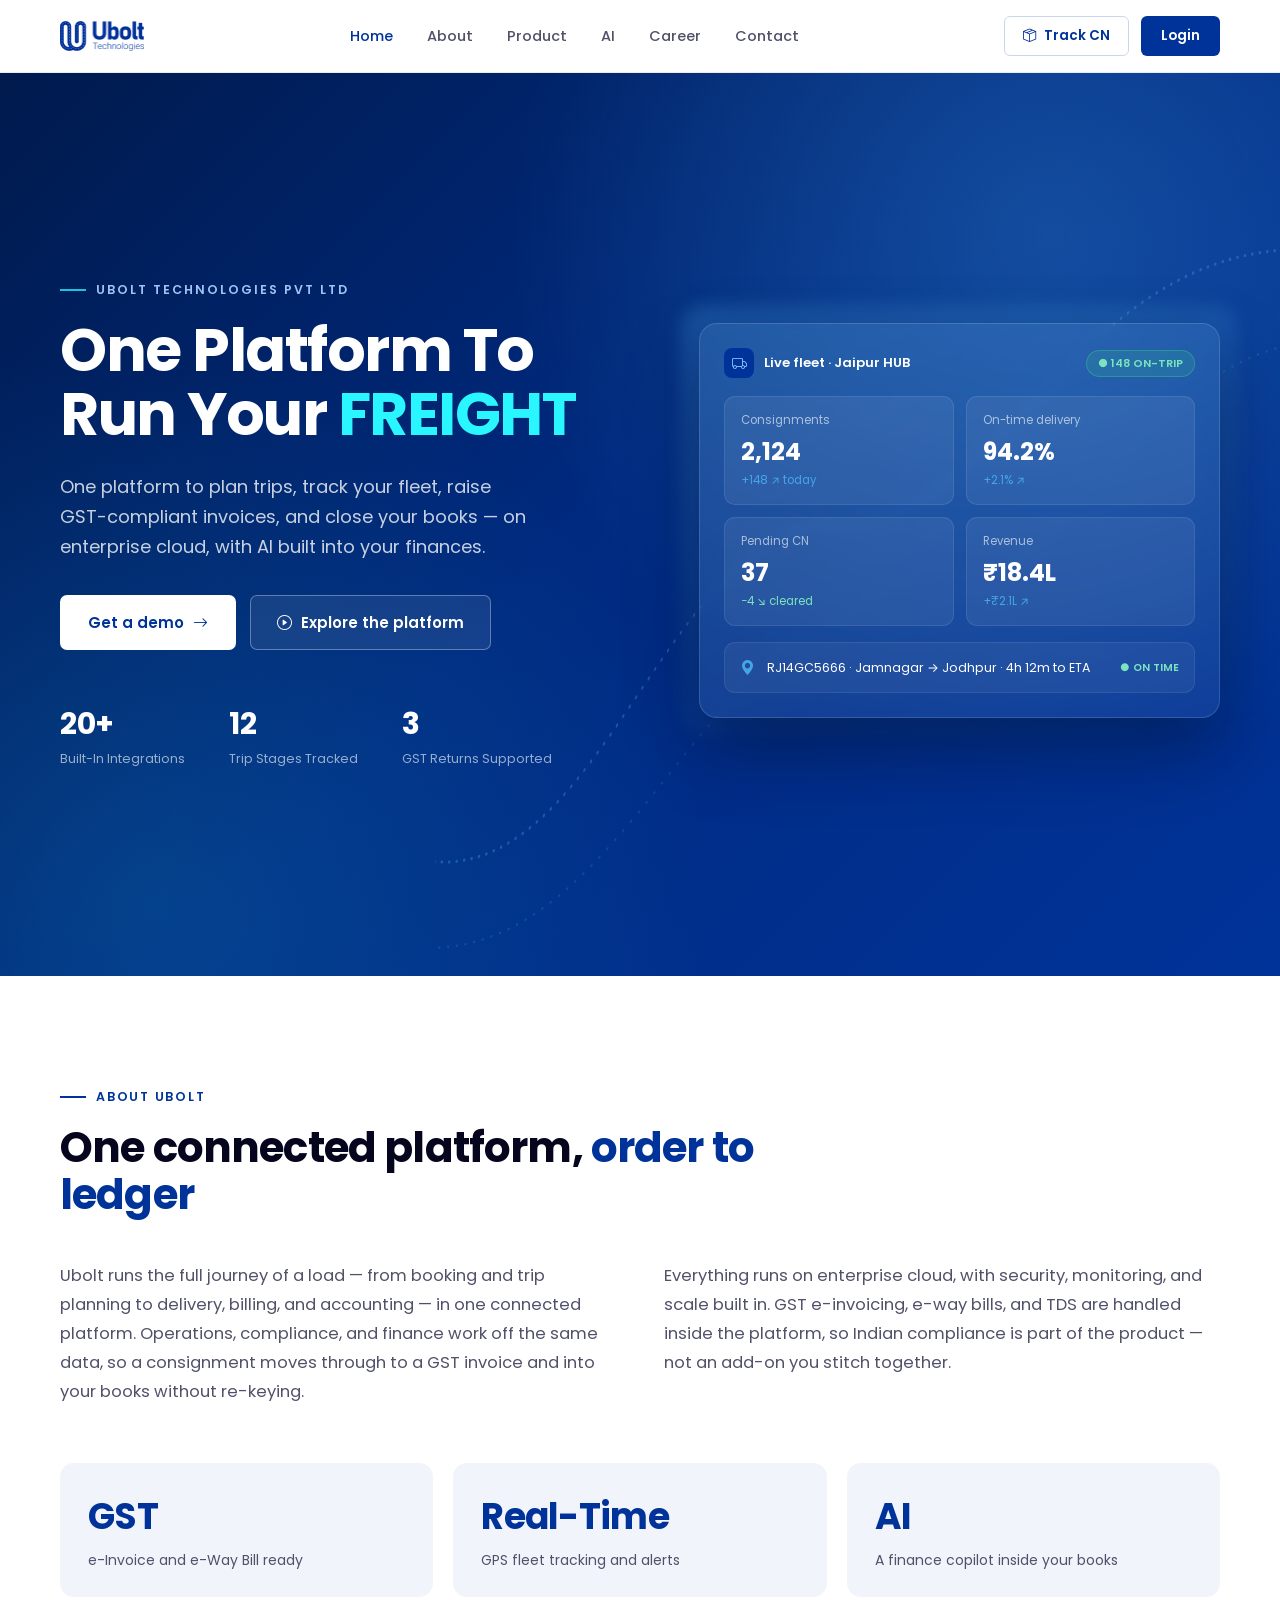
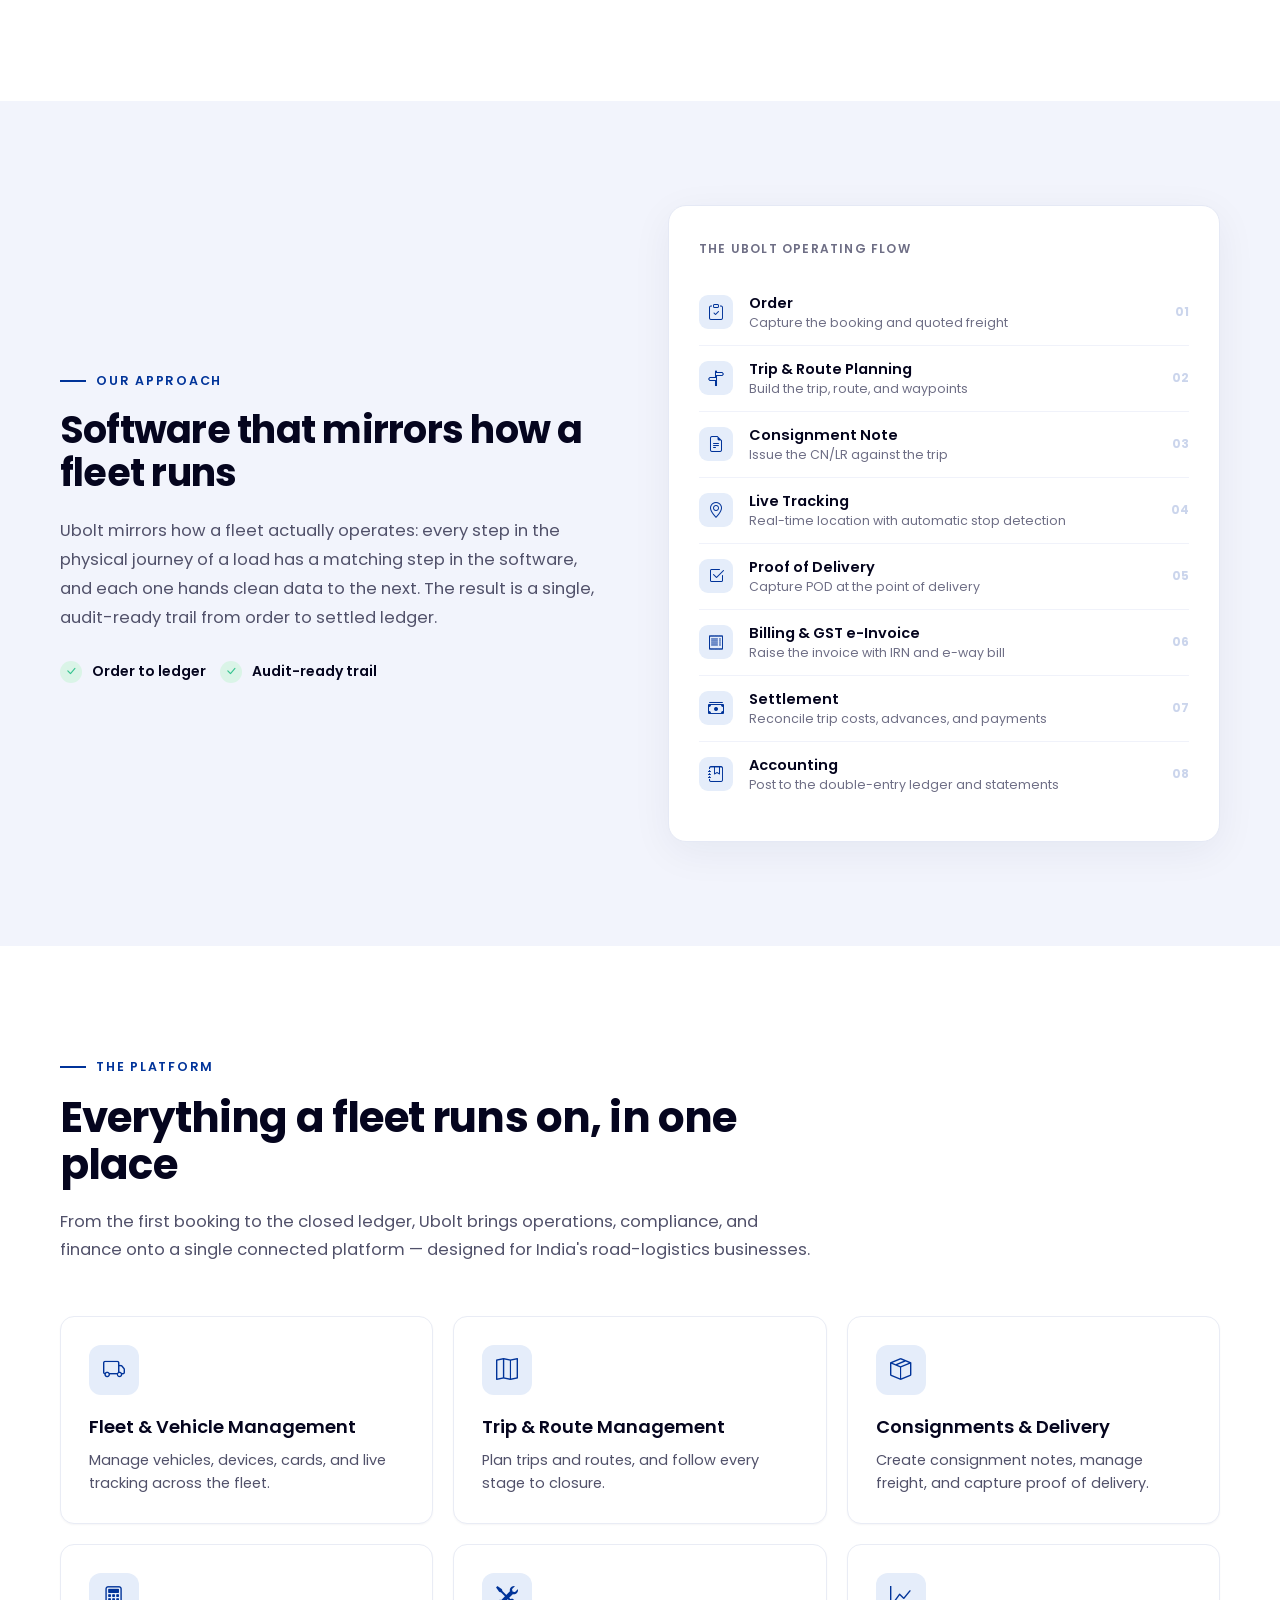
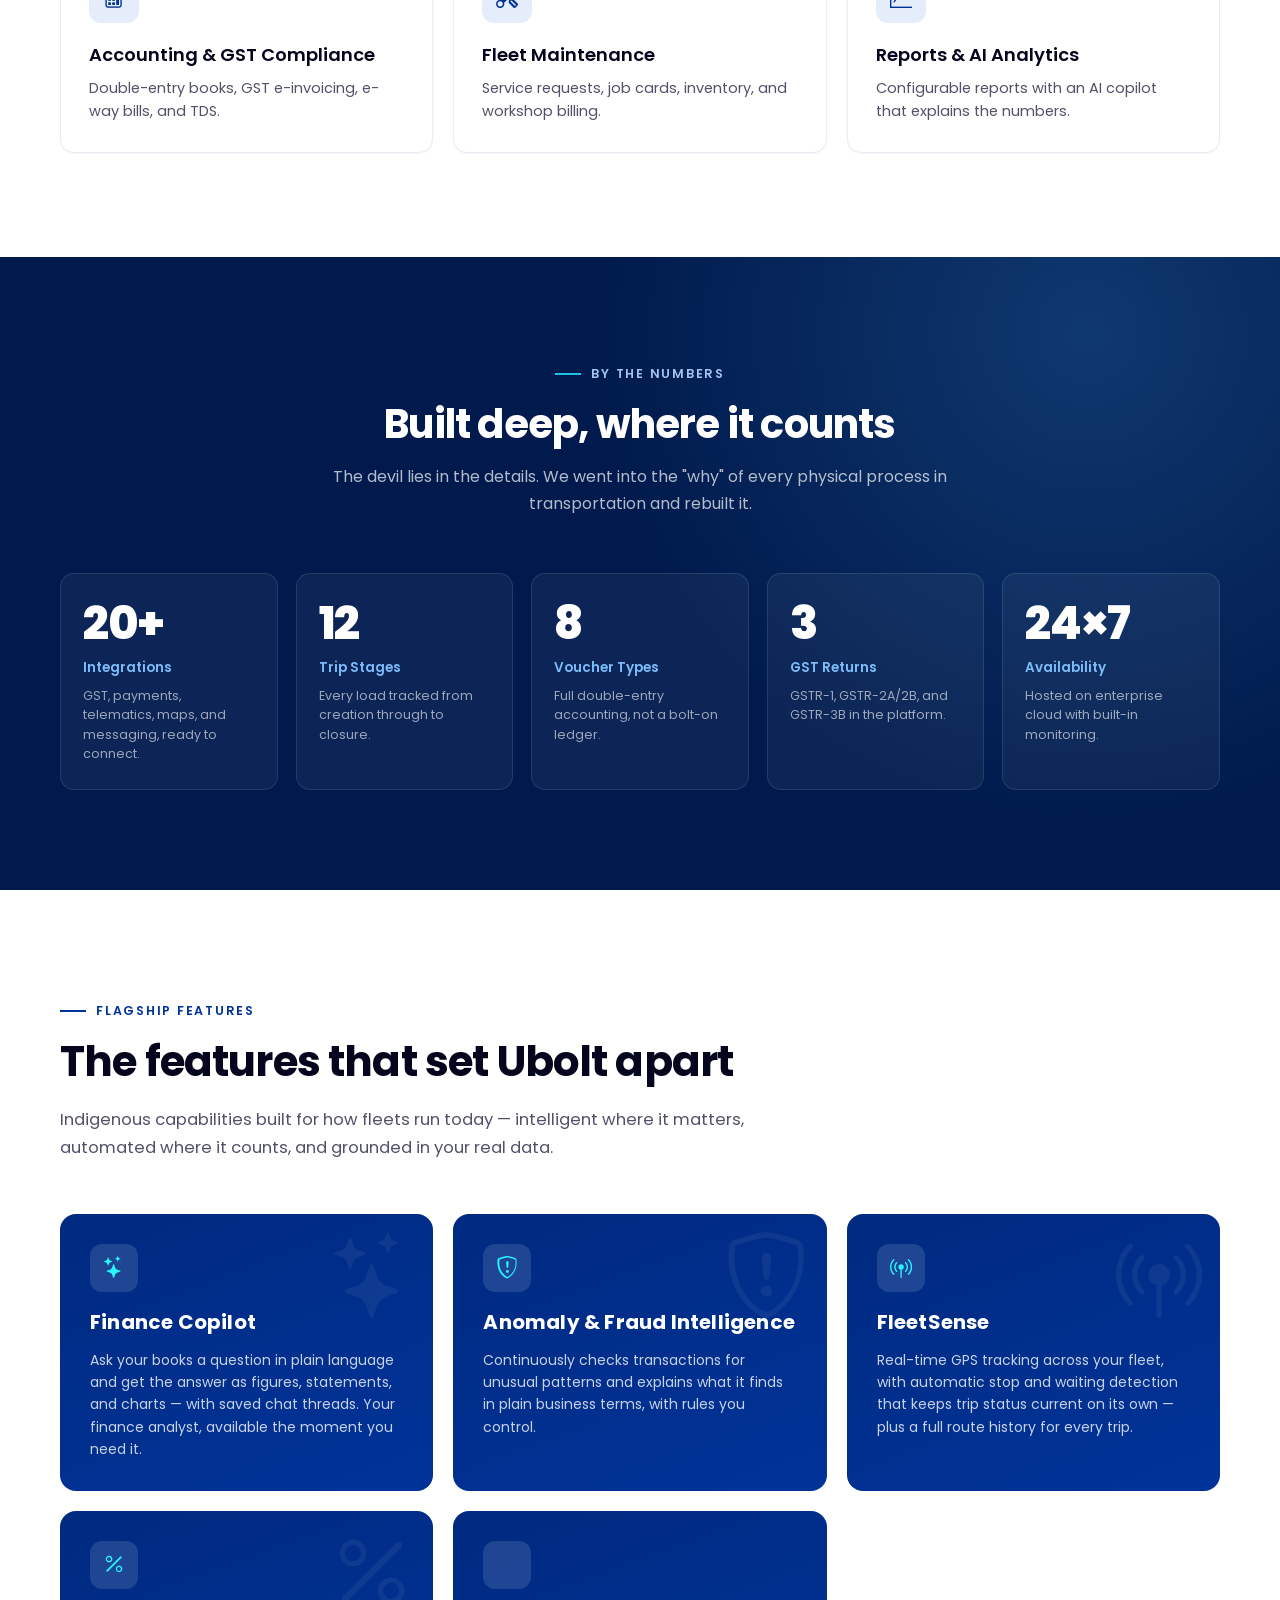
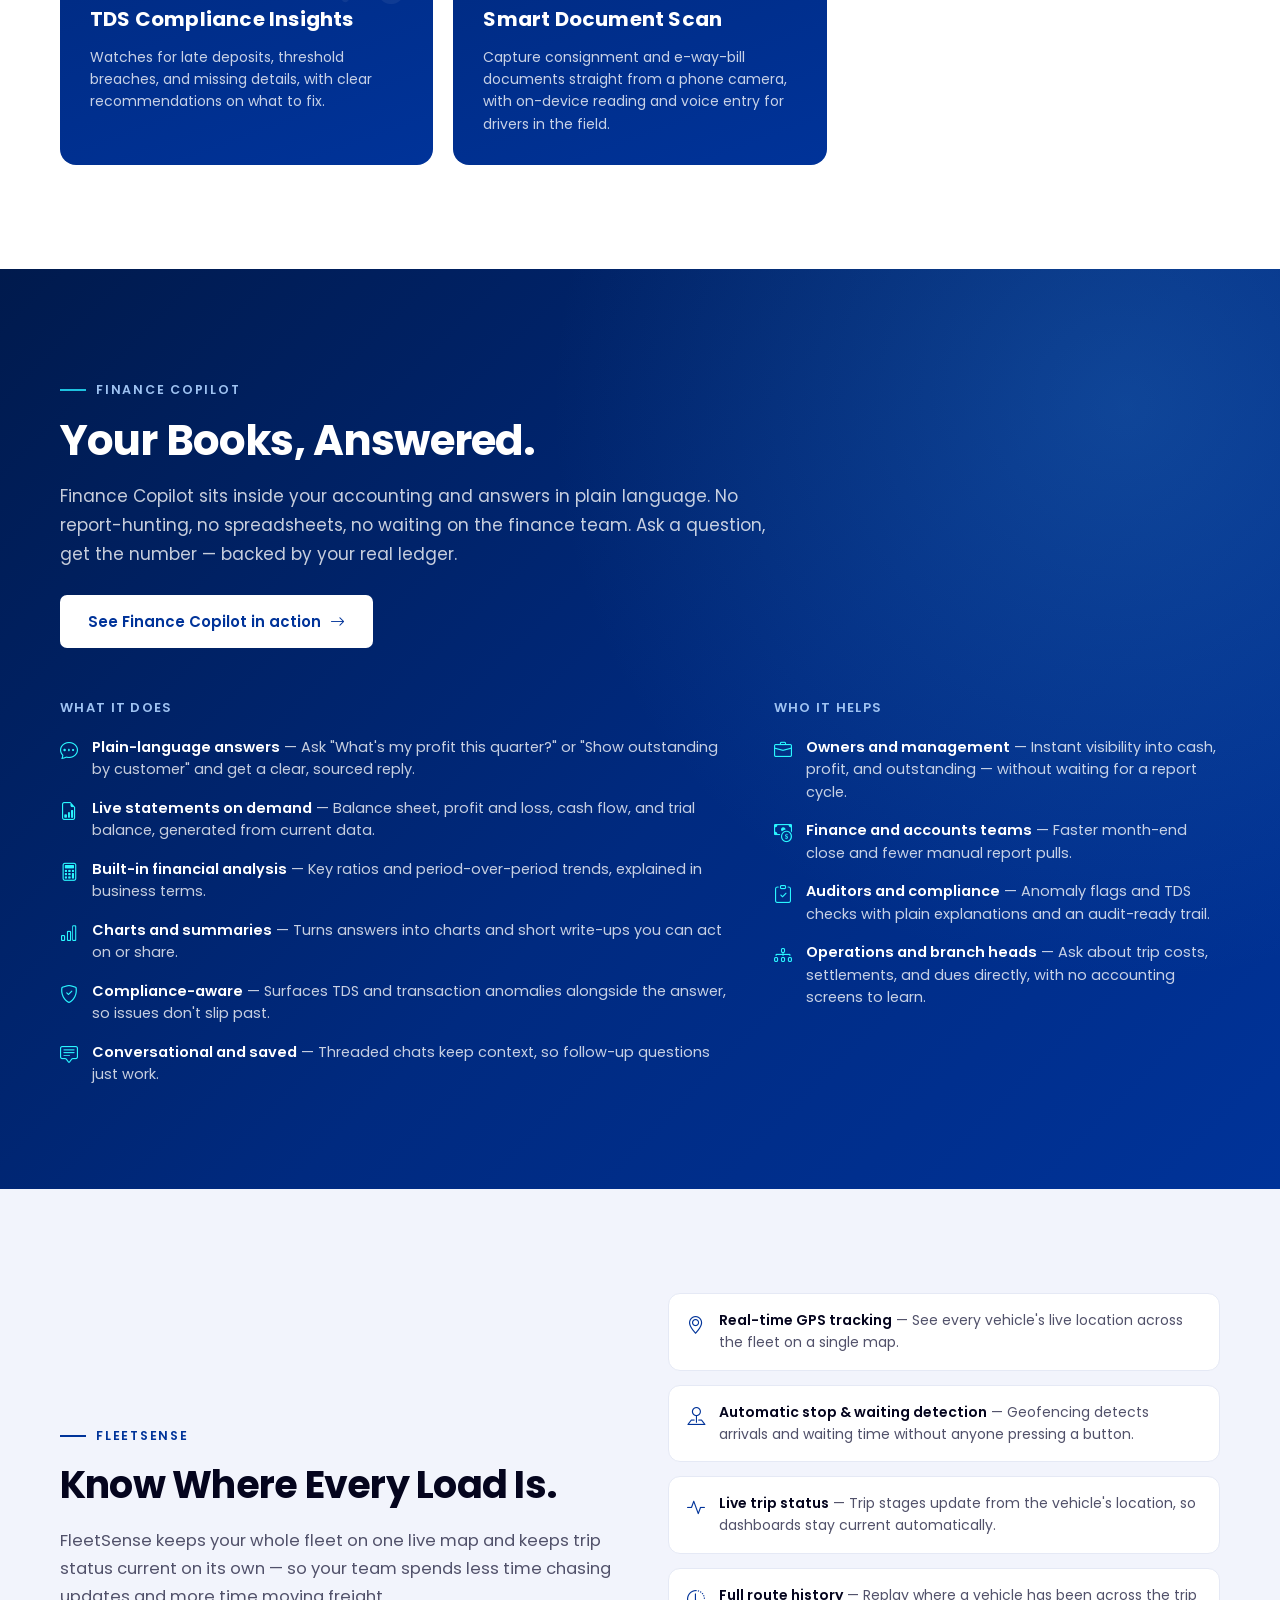
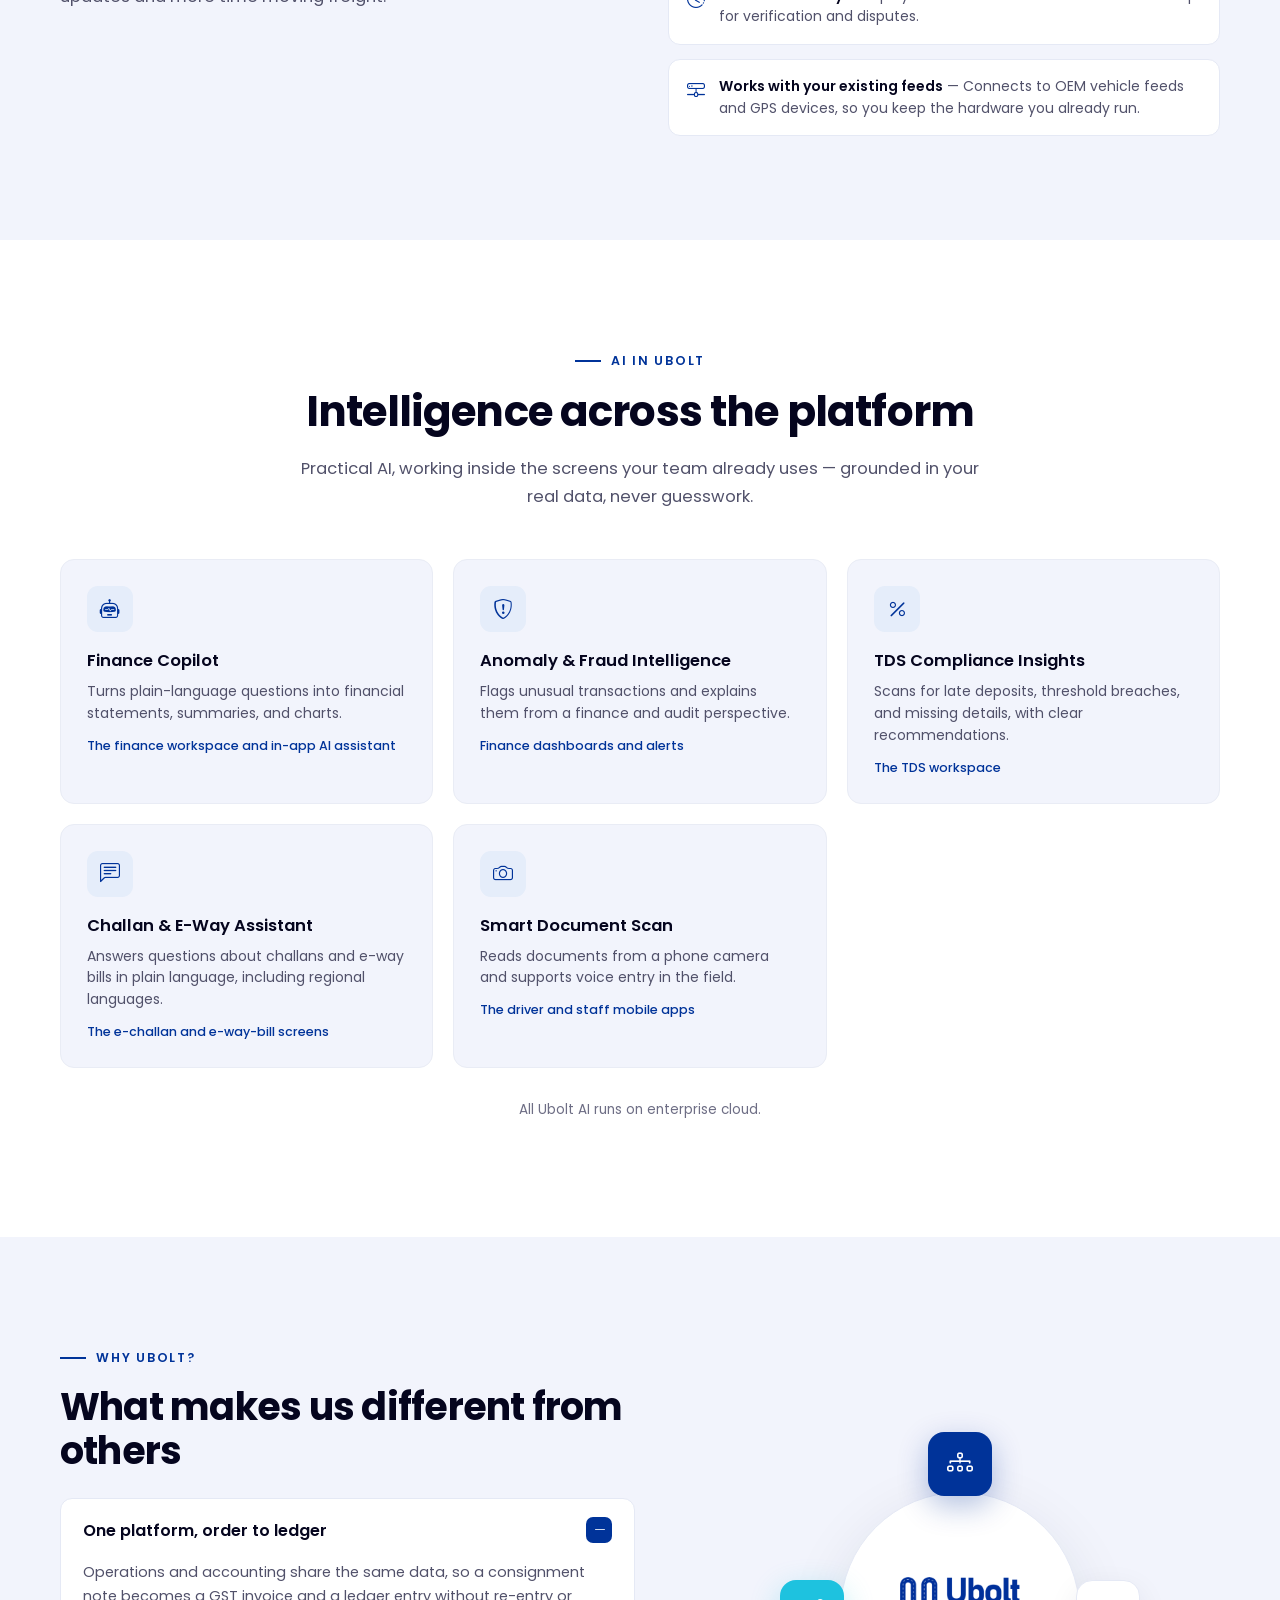
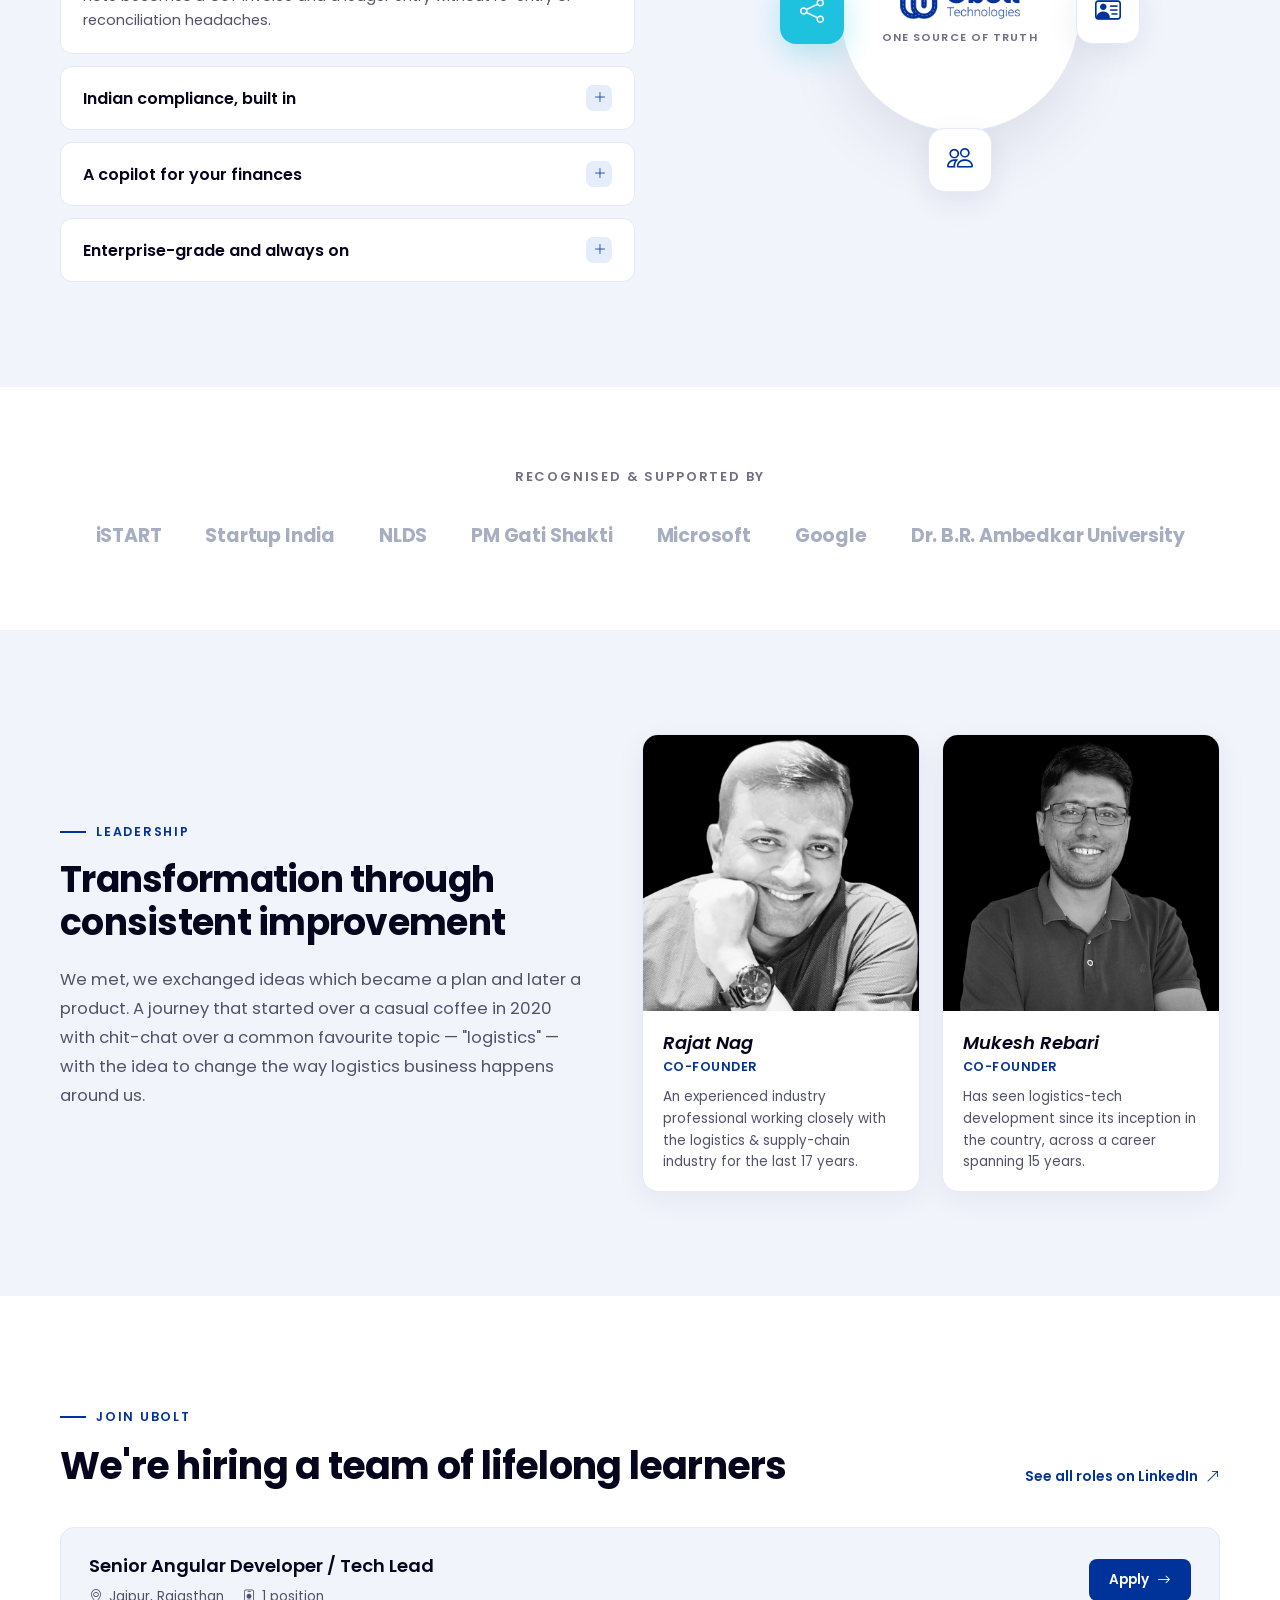
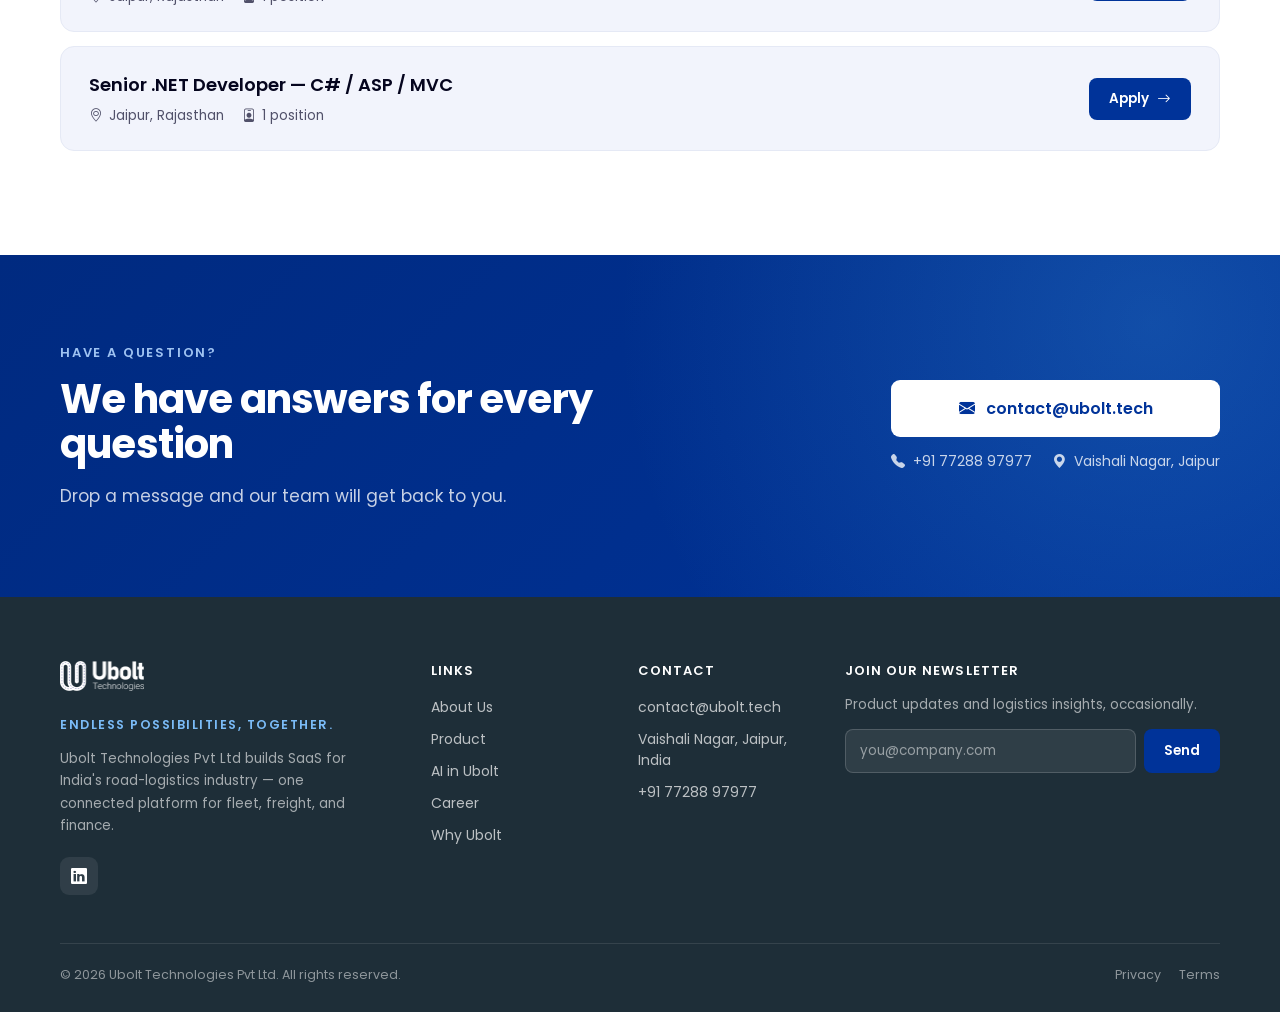
==== commit 369ec2c9: "Update redesign assets and styles, swap team photos to JPG, add Khaitan tenant logo Compresses logo " ====
--- a/redesign/index.html
+++ b/redesign/index.html
@@ -5,6 +5,14 @@
   <meta name="viewport" content="width=device-width, initial-scale=1">
   <title>Ubolt Technologies — One Platform for Fleet, Freight &amp; Finance</title>
   <meta name="description" content="Ubolt runs the full journey of a load — trip planning, live fleet tracking, GST-compliant invoicing, and accounting — in one platform on enterprise cloud, with AI built into your finances.">
+  <meta name="theme-color" content="#003399">
+  <meta property="og:type" content="website">
+  <meta property="og:site_name" content="Ubolt Technologies">
+  <meta property="og:title" content="Ubolt Technologies — One Platform for Fleet, Freight &amp; Finance">
+  <meta property="og:description" content="One platform to plan trips, track your fleet, raise GST-compliant invoices, and close your books — on enterprise cloud, with AI built into your finances.">
+  <meta property="og:url" content="https://www.ubolt.tech/">
+  <meta property="og:image" content="https://www.ubolt.tech/redesign/assets/logo-blue.png">
+  <meta name="twitter:card" content="summary">
   <link rel="icon" type="image/png" href="assets/logo-blue.png">
   <link rel="stylesheet" href="https://cdn.jsdelivr.net/npm/bootstrap-icons@1.11.3/font/bootstrap-icons.css">
   <link rel="stylesheet" href="styles.css">
@@ -22,11 +30,12 @@
         <a href="#ai">AI</a>
         <a href="#career">Career</a>
         <a href="#contact">Contact</a>
+        <a href="https://app.ubolt.tech/" target="_blank" rel="noopener" class="nav-track">Track CN</a>
       </nav>
       <div class="header-actions">
         <a href="https://app.ubolt.tech/" target="_blank" rel="noopener" class="btn-track"><i class="bi bi-box-seam"></i>Track CN</a>
         <a href="https://app.ubolt.tech/" target="_blank" rel="noopener" class="btn-login">Login</a>
-        <button class="nav-toggle" id="navToggle" aria-label="Toggle navigation"><i class="bi bi-list"></i></button>
+        <button class="nav-toggle" id="navToggle" aria-label="Toggle navigation" aria-controls="nav" aria-expanded="false"><i class="bi bi-list"></i></button>
       </div>
     </div>
   </header>
@@ -266,19 +275,19 @@
           <h2>What makes us different from others</h2>
           <div class="accordion" id="accordion">
             <div class="acc-item open">
-              <button class="acc-btn" type="button"><span class="q">One platform, order to ledger</span><span class="sign"><i class="bi bi-dash-lg"></i><i class="bi bi-plus-lg"></i></span></button>
+              <button class="acc-btn" type="button" aria-expanded="true"><span class="q">One platform, order to ledger</span><span class="sign"><i class="bi bi-dash-lg"></i><i class="bi bi-plus-lg"></i></span></button>
               <div class="acc-body">Operations and accounting share the same data, so a consignment note becomes a GST invoice and a ledger entry without re-entry or reconciliation headaches.</div>
             </div>
             <div class="acc-item">
-              <button class="acc-btn" type="button"><span class="q">Indian compliance, built in</span><span class="sign"><i class="bi bi-dash-lg"></i><i class="bi bi-plus-lg"></i></span></button>
+              <button class="acc-btn" type="button" aria-expanded="false"><span class="q">Indian compliance, built in</span><span class="sign"><i class="bi bi-dash-lg"></i><i class="bi bi-plus-lg"></i></span></button>
               <div class="acc-body">GST e-invoicing, e-way bills, and TDS are part of the platform, kept current so your team files with confidence.</div>
             </div>
             <div class="acc-item">
-              <button class="acc-btn" type="button"><span class="q">A copilot for your finances</span><span class="sign"><i class="bi bi-dash-lg"></i><i class="bi bi-plus-lg"></i></span></button>
+              <button class="acc-btn" type="button" aria-expanded="false"><span class="q">A copilot for your finances</span><span class="sign"><i class="bi bi-dash-lg"></i><i class="bi bi-plus-lg"></i></span></button>
               <div class="acc-body">Plain-language analysis, anomaly and fraud detection, and compliance insights mean you spot issues — and answers — before they cost you.</div>
             </div>
             <div class="acc-item">
-              <button class="acc-btn" type="button"><span class="q">Enterprise-grade and always on</span><span class="sign"><i class="bi bi-dash-lg"></i><i class="bi bi-plus-lg"></i></span></button>
+              <button class="acc-btn" type="button" aria-expanded="false"><span class="q">Enterprise-grade and always on</span><span class="sign"><i class="bi bi-dash-lg"></i><i class="bi bi-plus-lg"></i></span></button>
               <div class="acc-body">Built on enterprise cloud with security, monitoring, and scale that grow with your fleet.</div>
             </div>
           </div>
@@ -323,11 +332,11 @@
         </div>
         <div class="team-cards">
           <div class="member">
-            <div class="photo"><img src="assets/rajat-nag.png" alt="Rajat Nag"></div>
+            <div class="photo"><img src="assets/rajat-nag.jpg" alt="Rajat Nag"></div>
             <div class="info"><div class="name">Rajat Nag</div><div class="role">Co-Founder</div><p>An experienced industry professional working closely with the logistics &amp; supply-chain industry for the last 17 years.</p></div>
           </div>
           <div class="member">
-            <div class="photo"><img src="assets/mukesh.png" alt="Mukesh Rebari"></div>
+            <div class="photo"><img src="assets/mukesh.jpg" alt="Mukesh Rebari"></div>
             <div class="info"><div class="name">Mukesh Rebari</div><div class="role">Co-Founder</div><p>Has seen logistics-tech development since its inception in the country, across a career spanning 15 years.</p></div>
           </div>
         </div>
@@ -415,14 +424,14 @@
           <h4>Join our newsletter</h4>
           <p>Product updates and logistics insights, occasionally.</p>
           <form class="form" id="newsletter">
-            <input type="email" placeholder="you@company.com" aria-label="Email address" required>
+            <input type="email" id="newsletter-email" name="email" autocomplete="email" placeholder="you@company.com" aria-label="Email address" required>
             <button type="submit">Send</button>
           </form>
         </div>
       </div>
       <div class="footer-bottom">
-        <div>© 2024 Ubolt Technologies Pvt Ltd. All rights reserved.</div>
-        <div class="legal"><a href="#">Privacy</a><a href="#">Terms</a></div>
+        <div>© 2026 Ubolt Technologies Pvt Ltd. All rights reserved.</div>
+        <div class="legal"><a href="/policies/android-app-policy.html">Privacy</a><a href="/policies/website_tnc_372471.pdf">Terms</a></div>
       </div>
     </div>
   </footer>
--- a/redesign/styles.css
+++ b/redesign/styles.css
@@ -9,7 +9,7 @@
   --primary-soft: #E5EDFA;
   --ink: #05051E;
   --fg-muted: #51516A;
-  --fg-faint: #9F9FB1;
+  --fg-faint: #6E6E85; /* ≥4.5:1 on white for small text (was #9F9FB1, ~2.9:1) */
   --page: #F2F4FC;
   --border: #E9ECF5;
   --border-soft: #E5E9F5;
@@ -24,13 +24,16 @@
 }
 
 * { box-sizing: border-box; }
+html { scroll-behavior: smooth; }
+@media (prefers-reduced-motion: reduce) { html { scroll-behavior: auto; } }
 html, body {
   margin: 0;
   padding: 0;
   background: #fff;
   font-family: "Poppins", "Inter", sans-serif;
   color: var(--ink);
-  overflow-x: hidden;
+  /* clip, not hidden: hidden makes body the sticky scroll container and the header never pins */
+  overflow-x: clip;
   -webkit-font-smoothing: antialiased;
   -moz-osx-font-smoothing: grayscale;
 }
@@ -88,6 +91,7 @@
 .nav a { font-size: 14.5px; font-weight: 500; color: var(--fg-muted); }
 .nav a.active { color: var(--primary); }
 .nav a:hover { color: var(--primary); }
+.nav .nav-track { display: none; }
 .header-actions { display: flex; align-items: center; gap: 12px; }
 .btn-track {
   font-size: 13.5px; font-weight: 600; color: var(--primary);
@@ -209,7 +213,7 @@
 .statcard-foot .ontime { font-size: 10.5px; font-weight: 600; color: #7BE3BE; white-space: nowrap; }
 
 /* ============ SECTION GENERICS ============ */
-section { padding: 104px 0; }
+section { padding: 104px 0; scroll-margin-top: 72px; }
 .sec-light { background: #fff; }
 .sec-page { background: var(--page); }
 h2.sec-title {
@@ -548,6 +552,7 @@
 @media (max-width: 600px) {
   .wrap { padding: 0 18px; }
   .header-actions .btn-track { display: none; }
+  .nav .nav-track { display: block; }
   .hero h1 { font-size: 38px; }
   .hero p.lede { font-size: 16px; }
   .hero-stats { gap: 28px; flex-wrap: wrap; }
